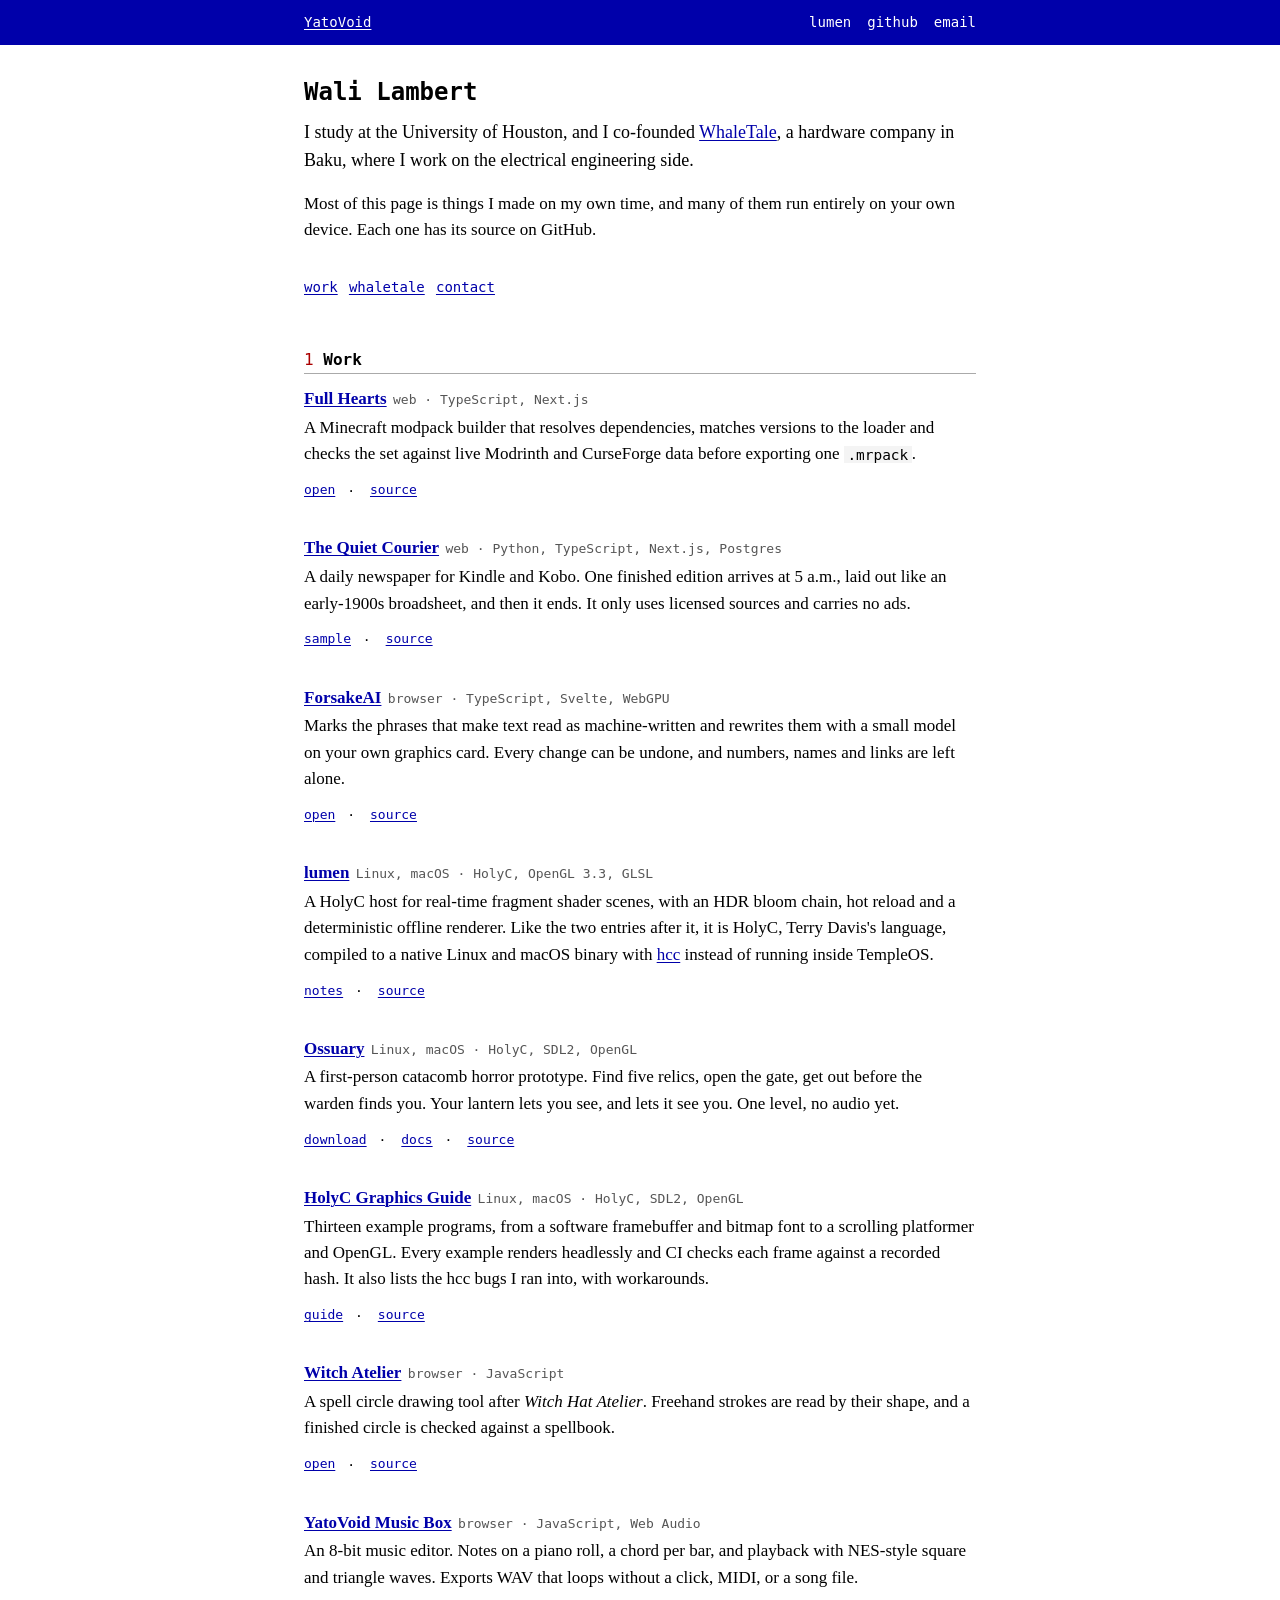
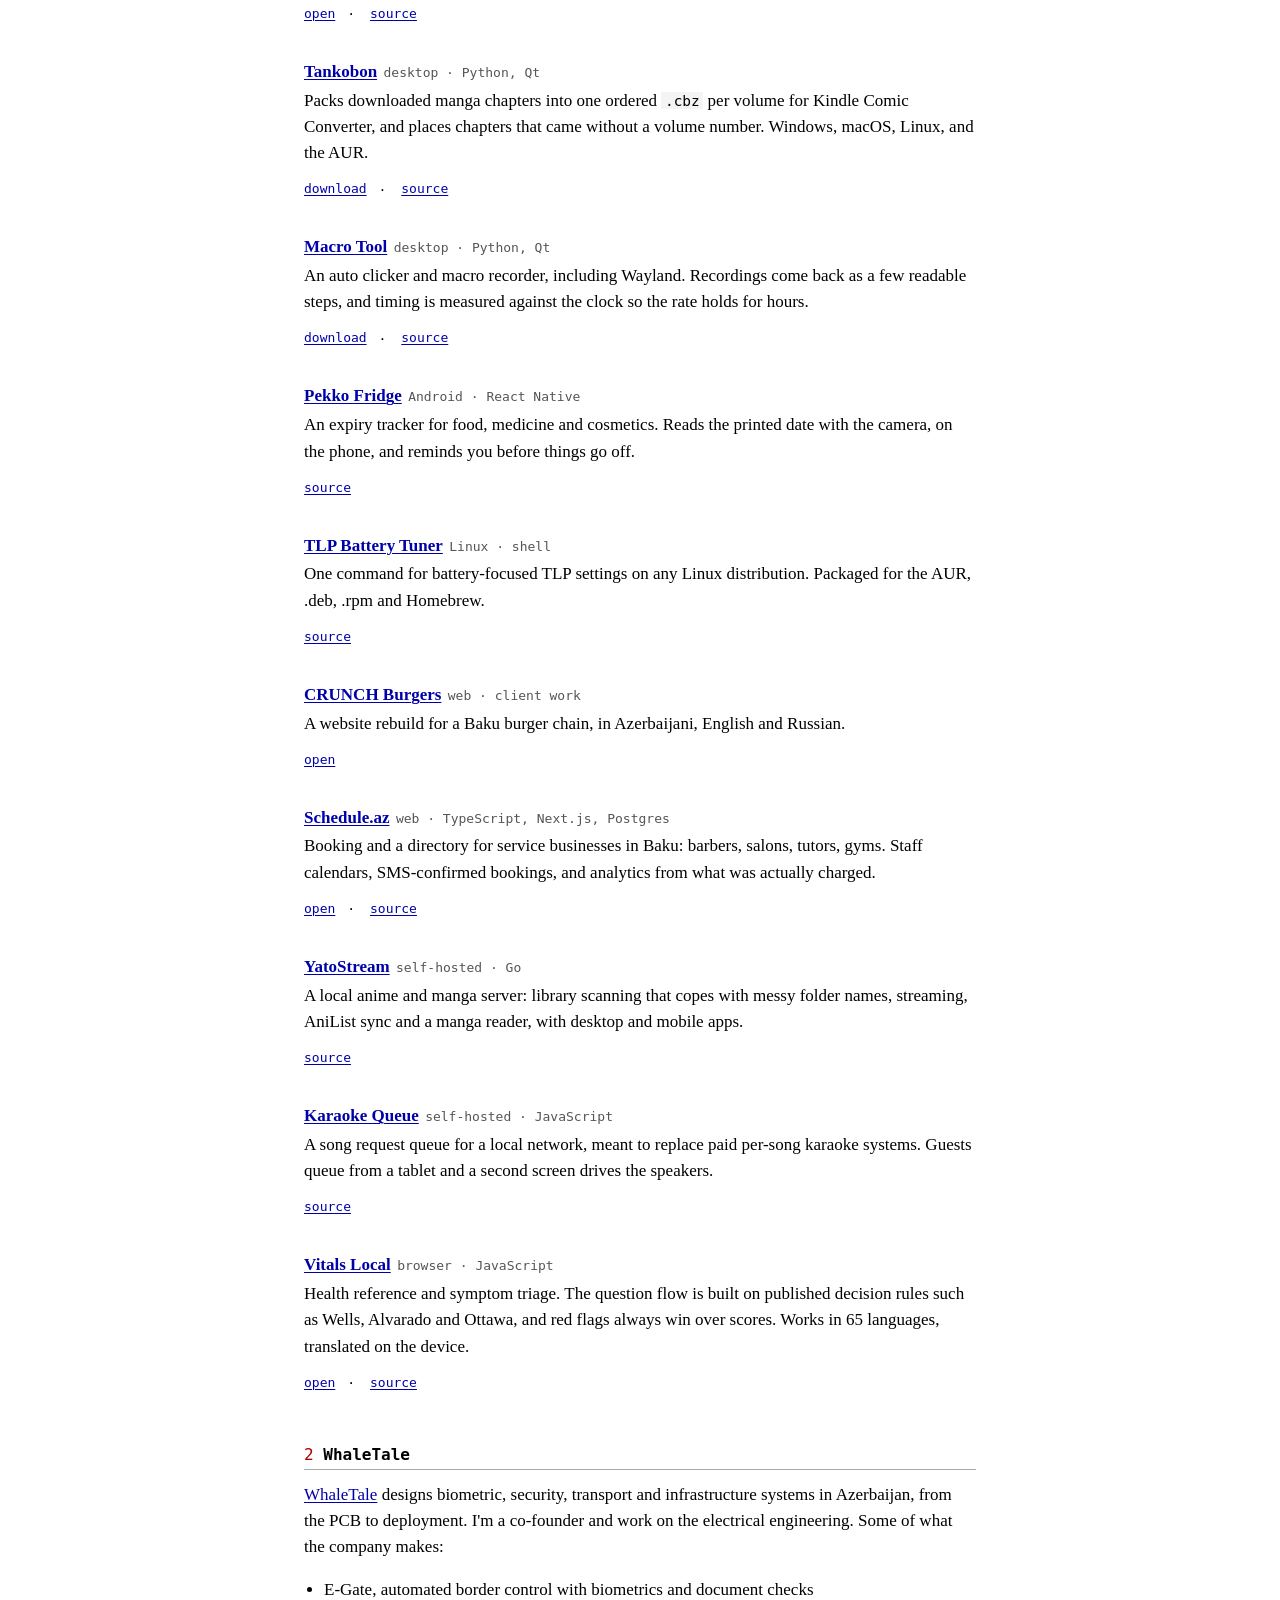
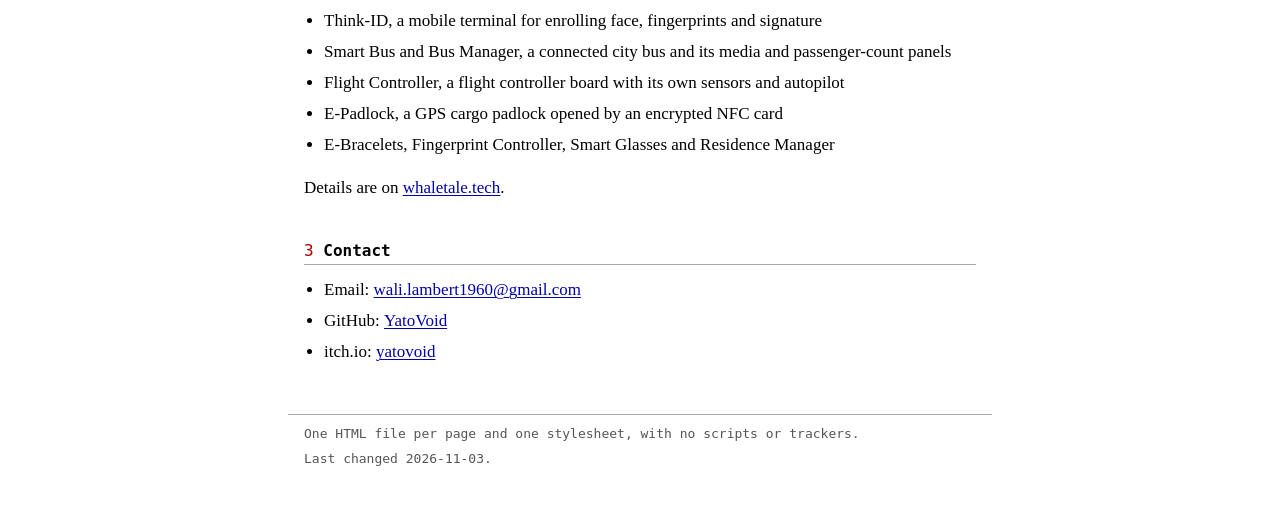
==== index.html @ c3982517 "Rank projects in one list, larger tap targets, link states, matching 404 Projects now follow one ord" ====
<!DOCTYPE html>
<html lang="en">
<head>
<meta charset="utf-8">
<meta name="viewport" content="width=device-width, initial-scale=1">
<title>Wali Lambert</title>
<meta name="description" content="Projects by Wali Lambert: browser tools, desktop apps, HolyC graphics, and hardware work at WhaleTale.">
<link rel="stylesheet" href="style.css">
</head>
<body>
<a class="skip" href="#main">Skip to content</a>
<header class="bar">
  <div class="bar-inner">
    <a href="./" aria-current="page">YatoVoid</a>
    <nav aria-label="Site">
      <ul>
        <li><a href="lumen/">lumen</a></li>
        <li><a href="https://github.com/YatoVoid">github</a></li>
        <li><a href="mailto:wali.lambert1960@gmail.com">email</a></li>
      </ul>
    </nav>
  </div>
</header>

<main id="main">
<h1>Wali Lambert</h1>

<p class="lede">I study at the University of Houston, and I co-founded
<a href="https://whaletale.tech">WhaleTale</a>, a hardware company in Baku, where I work
on the electrical engineering side.</p>

<p>Most of this page is things I made on my own time, and many of them run entirely on
your own device. Each one has its source on GitHub.</p>

<ul class="toc" aria-label="Sections">
  <li><a href="#work">work</a></li>
  <li><a href="#whaletale">whaletale</a></li>
  <li><a href="#contact">contact</a></li>
</ul>

<h2 id="work"><span class="n">1</span> Work</h2>
<ul class="work">
  <li>
    <a class="name" href="https://fullhearts.app">Full Hearts</a><span class="meta">web · TypeScript, Next.js</span>
    <p>A Minecraft modpack builder that resolves dependencies, matches versions to the loader
    and checks the set against live Modrinth and CurseForge data before exporting one
    <code>.mrpack</code>.
    <span class="links"><a href="https://fullhearts.app">open</a> · <a href="https://github.com/YatoVoid/FullHearts">source</a></span></p>
  </li>
  <li>
    <a class="name" href="https://quietcourier.com">The Quiet Courier</a><span class="meta">web · Python, TypeScript, Next.js, Postgres</span>
    <p>A daily newspaper for Kindle and Kobo. One finished edition arrives at 5 a.m., laid out
    like an early-1900s broadsheet, and then it ends. It only uses licensed sources and
    carries no ads.
    <span class="links"><a href="https://quietcourier.com/sample">sample</a> · <a href="https://github.com/YatoVoid/quiet-courier">source</a></span></p>
  </li>
  <li>
    <a class="name" href="https://yatovoid.github.io/forsakeai/">ForsakeAI</a><span class="meta">browser · TypeScript, Svelte, WebGPU</span>
    <p>Marks the phrases that make text read as machine-written and rewrites them with a small
    model on your own graphics card. Every change can be undone, and numbers, names and links
    are left alone.
    <span class="links"><a href="https://yatovoid.github.io/forsakeai/">open</a> · <a href="https://github.com/YatoVoid/forsakeai">source</a></span></p>
  </li>
  <li>
    <a class="name" href="lumen/">lumen</a><span class="meta">Linux, macOS · HolyC, OpenGL 3.3, GLSL</span>
    <p>A HolyC host for real-time fragment shader scenes, with an HDR bloom chain, hot reload
    and a deterministic offline renderer. Like the two entries after it, it is HolyC, Terry
    Davis's language, compiled to a native Linux and macOS binary with
    <a href="https://github.com/Jamesbarford/holyc-lang">hcc</a> instead of running inside
    TempleOS.
    <span class="links"><a href="lumen/">notes</a> · <a href="https://github.com/YatoVoid/holyc-opengl-shaders">source</a></span></p>
  </li>
  <li>
    <a class="name" href="https://yatovoid.itch.io/ossuary-holyc">Ossuary</a><span class="meta">Linux, macOS · HolyC, SDL2, OpenGL</span>
    <p>A first-person catacomb horror prototype. Find five relics, open the gate, get out
    before the warden finds you. Your lantern lets you see, and lets it see you. One level,
    no audio yet.
    <span class="links"><a href="https://yatovoid.itch.io/ossuary-holyc">download</a> · <a href="https://yatovoid.github.io/ossuary/">docs</a> · <a href="https://github.com/YatoVoid/ossuary">source</a></span></p>
  </li>
  <li>
    <a class="name" href="https://yatovoid.github.io/holyc-graphics-guide/">HolyC Graphics Guide</a><span class="meta">Linux, macOS · HolyC, SDL2, OpenGL</span>
    <p>Thirteen example programs, from a software framebuffer and bitmap font to a scrolling
    platformer and OpenGL. Every example renders headlessly and CI checks each frame against
    a recorded hash. It also lists the hcc bugs I ran into, with workarounds.
    <span class="links"><a href="https://yatovoid.github.io/holyc-graphics-guide/">guide</a> · <a href="https://github.com/YatoVoid/holyc-graphics-guide">source</a></span></p>
  </li>
  <li>
    <a class="name" href="https://yatovoid.github.io/witch-atelier/">Witch Atelier</a><span class="meta">browser · JavaScript</span>
    <p>A spell circle drawing tool after <i>Witch Hat Atelier</i>. Freehand strokes are read by
    their shape, and a finished circle is checked against a spellbook.
    <span class="links"><a href="https://yatovoid.github.io/witch-atelier/">open</a> · <a href="https://github.com/YatoVoid/witch-atelier">source</a></span></p>
  </li>
  <li>
    <a class="name" href="https://yatovoid.github.io/yatovoid-music-box/">YatoVoid Music Box</a><span class="meta">browser · JavaScript, Web Audio</span>
    <p>An 8-bit music editor. Notes on a piano roll, a chord per bar, and playback with
    NES-style square and triangle waves. Exports WAV that loops without a click, MIDI, or a
    song file.
    <span class="links"><a href="https://yatovoid.github.io/yatovoid-music-box/">open</a> · <a href="https://github.com/YatoVoid/yatovoid-music-box">source</a></span></p>
  </li>
  <li>
    <a class="name" href="https://github.com/YatoVoid/manga-to-ereader">Tankobon</a><span class="meta">desktop · Python, Qt</span>
    <p>Packs downloaded manga chapters into one ordered <code>.cbz</code> per volume for Kindle
    Comic Converter, and places chapters that came without a volume number. Windows, macOS,
    Linux, and the AUR.
    <span class="links"><a href="https://github.com/YatoVoid/manga-to-ereader/releases/latest">download</a> · <a href="https://github.com/YatoVoid/manga-to-ereader">source</a></span></p>
  </li>
  <li>
    <a class="name" href="https://github.com/YatoVoid/Macro-Tool">Macro Tool</a><span class="meta">desktop · Python, Qt</span>
    <p>An auto clicker and macro recorder, including Wayland. Recordings come back as a few
    readable steps, and timing is measured against the clock so the rate holds for hours.
    <span class="links"><a href="https://github.com/YatoVoid/Macro-Tool/releases/latest">download</a> · <a href="https://github.com/YatoVoid/Macro-Tool">source</a></span></p>
  </li>
  <li>
    <a class="name" href="https://github.com/YatoVoid/Pekko-Fridge">Pekko Fridge</a><span class="meta">Android · React Native</span>
    <p>An expiry tracker for food, medicine and cosmetics. Reads the printed date with the
    camera, on the phone, and reminds you before things go off.
    <span class="links"><a href="https://github.com/YatoVoid/Pekko-Fridge">source</a></span></p>
  </li>
  <li>
    <a class="name" href="https://github.com/YatoVoid/tlp-battery-tuner">TLP Battery Tuner</a><span class="meta">Linux · shell</span>
    <p>One command for battery-focused TLP settings on any Linux distribution. Packaged for the
    AUR, .deb, .rpm and Homebrew.
    <span class="links"><a href="https://github.com/YatoVoid/tlp-battery-tuner">source</a></span></p>
  </li>
  <li>
    <a class="name" href="https://yatovoid.github.io/crunch-burgers/">CRUNCH Burgers</a><span class="meta">web · client work</span>
    <p>A website rebuild for a Baku burger chain, in Azerbaijani, English and Russian.
    <span class="links"><a href="https://yatovoid.github.io/crunch-burgers/">open</a></span></p>
  </li>
  <li>
    <a class="name" href="https://schedule.az">Schedule.az</a><span class="meta">web · TypeScript, Next.js, Postgres</span>
    <p>Booking and a directory for service businesses in Baku: barbers, salons, tutors, gyms.
    Staff calendars, SMS-confirmed bookings, and analytics from what was actually charged.
    <span class="links"><a href="https://schedule.az">open</a> · <a href="https://github.com/YatoVoid/schedule.az">source</a></span></p>
  </li>
  <li>
    <a class="name" href="https://github.com/YatoVoid/YatoStream">YatoStream</a><span class="meta">self-hosted · Go</span>
    <p>A local anime and manga server: library scanning that copes with messy folder names,
    streaming, AniList sync and a manga reader, with desktop and mobile apps.
    <span class="links"><a href="https://github.com/YatoVoid/YatoStream">source</a></span></p>
  </li>
  <li>
    <a class="name" href="https://github.com/YatoVoid/karaoke-queue">Karaoke Queue</a><span class="meta">self-hosted · JavaScript</span>
    <p>A song request queue for a local network, meant to replace paid per-song karaoke
    systems. Guests queue from a tablet and a second screen drives the speakers.
    <span class="links"><a href="https://github.com/YatoVoid/karaoke-queue">source</a></span></p>
  </li>
  <li>
    <a class="name" href="https://yatovoid.github.io/vitals-local/">Vitals Local</a><span class="meta">browser · JavaScript</span>
    <p>Health reference and symptom triage. The question flow is built on published decision
    rules such as Wells, Alvarado and Ottawa, and red flags always win over scores. Works in
    65 languages, translated on the device.
    <span class="links"><a href="https://yatovoid.github.io/vitals-local/">open</a> · <a href="https://github.com/YatoVoid/vitals-local">source</a></span></p>
  </li>
</ul>

<h2 id="whaletale"><span class="n">2</span> WhaleTale</h2>
<p><a href="https://whaletale.tech">WhaleTale</a> designs biometric, security, transport and
infrastructure systems in Azerbaijan, from the PCB to deployment. I'm a co-founder and work
on the electrical engineering. Some of what the company makes:</p>
<ul class="plain">
  <li>E-Gate, automated border control with biometrics and document checks</li>
  <li>Think-ID, a mobile terminal for enrolling face, fingerprints and signature</li>
  <li>Smart Bus and Bus Manager, a connected city bus and its media and passenger-count panels</li>
  <li>Flight Controller, a flight controller board with its own sensors and autopilot</li>
  <li>E-Padlock, a GPS cargo padlock opened by an encrypted NFC card</li>
  <li>E-Bracelets, Fingerprint Controller, Smart Glasses and Residence Manager</li>
</ul>
<p>Details are on <a href="https://whaletale.tech">whaletale.tech</a>.</p>

<h2 id="contact"><span class="n">3</span> Contact</h2>
<ul class="plain">
  <li>Email: <a href="mailto:wali.lambert1960@gmail.com">wali.lambert1960@gmail.com</a></li>
  <li>GitHub: <a href="https://github.com/YatoVoid">YatoVoid</a></li>
  <li>itch.io: <a href="https://yatovoid.itch.io/">yatovoid</a></li>
</ul>
</main>

<footer>
  <p>One HTML file per page and one stylesheet, with no scripts or trackers.</p>
  <p>Last changed 2026-11-03.</p>
</footer>
</body>
</html>
---- style.css ----
:root {
  --paper: #ffffff;
  --ink: #000000;
  --dim: #555555;
  --rule: #aaaaaa;
  --bar: #0000aa;
  --bar-ink: #ffffff;
  --link: #0000aa;
  --visited: #aa00aa;
  --mark: #aa0000;
  --code-bg: #f4f4f4;
  --serif: "Iowan Old Style", "Palatino Linotype", Palatino, "Book Antiqua", Georgia, serif;
  --mono: ui-monospace, "SF Mono", Menlo, Consolas, "DejaVu Sans Mono", "Liberation Mono", monospace;
}

@media (prefers-color-scheme: dark) {
  :root {
    --paper: #000000;
    --ink: #aaaaaa;
    --dim: #888888;
    --rule: #555555;
    --bar: #0000aa;
    --bar-ink: #ffffff;
    --link: #55ffff;
    --visited: #ff55ff;
    --mark: #ff5555;
    --code-bg: #111111;
  }
}

* { box-sizing: border-box; }

html { -webkit-text-size-adjust: 100%; }

body {
  margin: 0;
  background: var(--paper);
  color: var(--ink);
  font: 1.0625rem/1.55 var(--serif);
}

a { color: var(--link); text-underline-offset: 2px; text-decoration-thickness: 1px; }
a:visited { color: var(--visited); }
a:hover { text-decoration-thickness: 3px; }
a:active { color: var(--mark); }
a:focus-visible {
  outline: 2px solid var(--mark);
  outline-offset: 2px;
  text-decoration: none;
}

.skip {
  position: absolute;
  left: -9999px;
}
.skip:focus {
  left: 0.5rem;
  top: 0.5rem;
  padding: 0.75rem 0.75rem;
  background: var(--paper);
  z-index: 1;
}

.bar {
  background: var(--bar);
  color: var(--bar-ink);
  font: 0.875rem/1.4 var(--mono);
}
.bar-inner {
  max-width: 44rem;
  margin: 0 auto;
  padding: 0 1rem;
  display: flex;
  flex-wrap: wrap;
  gap: 0.25rem 1.25rem;
  justify-content: space-between;
}
.bar a, .bar a:visited { color: var(--bar-ink); text-decoration: none; }
.bar a { display: inline-block; padding: 0.8rem 0.25rem; margin: 0 -0.25rem; }
.bar a:hover { text-decoration: underline; text-decoration-thickness: 2px; }
.bar a:active { background: rgba(255, 255, 255, 0.2); }
.bar a:focus-visible { outline-color: var(--bar-ink); }
.bar nav ul {
  list-style: none;
  margin: 0;
  padding: 0;
  display: flex;
  flex-wrap: wrap;
  gap: 0 1rem;
}
.bar [aria-current="page"] { text-decoration: underline; }

main, footer {
  max-width: 44rem;
  margin: 0 auto;
  padding: 0 1rem;
}

h1, h2, h3 {
  font-family: var(--mono);
  font-weight: 700;
  line-height: 1.25;
  color: var(--ink);
}
@media (prefers-color-scheme: dark) {
  h1, h2, h3 { color: #ffffff; }
}
h1 { font-size: 1.5rem; margin: 2rem 0 0.75rem; }
h2 {
  font-size: 1rem;
  margin: 2.5rem 0 0.75rem;
  padding-bottom: 0.2rem;
  border-bottom: 1px solid var(--rule);
}
h2 .n { color: var(--mark); font-weight: 400; }
h3 { font-size: 0.95rem; margin: 1.75rem 0 0.5rem; }

p { margin: 0 0 1rem; }

.lede { font-size: 1.125rem; }

.toc {
  font: 0.875rem/1.6 var(--mono);
  margin: 1.25rem 0 0;
  padding: 0;
  list-style: none;
  display: flex;
  flex-wrap: wrap;
  gap: 0 0.4rem;
}
.toc a { display: inline-block; padding: 0.75rem 0.3rem; margin-left: -0.3rem; }

.work {
  list-style: none;
  margin: 0;
  padding: 0;
}
.work > li { margin: 0 0 1.4rem; }
.work .name { font-weight: 700; display: inline-block; padding: 0.6rem 0; margin: -0.6rem 0; }
.meta {
  font: 0.8125rem/1.4 var(--mono);
  color: var(--dim);
}
.work .meta { margin-left: 0.4rem; }
.work p { margin: 0.15rem 0 0; }
.links {
  display: block;
  font: 0.8125rem/1.4 var(--mono);
  margin-left: -0.45rem;
}
.links a, .meta a {
  display: inline-block;
  padding: 0.85rem 0.45rem;
  min-width: 2.75rem;
  text-align: center;
}
.links a { margin-right: -0.2rem; }

.plain {
  margin: 0 0 1rem;
  padding-left: 1.25rem;
}
.plain li { margin: 0 0 0.3rem; }
.plain li > a { display: inline-block; padding: 0.7rem 0; margin: -0.7rem 0; }

code, pre, kbd {
  font-family: var(--mono);
  font-size: 0.85em;
}
code { background: var(--code-bg); padding: 0.05em 0.25em; }
pre {
  background: var(--code-bg);
  border-left: 3px solid var(--bar);
  padding: 0.75rem 1rem;
  overflow-x: auto;
  line-height: 1.45;
  margin: 0 0 1rem;
}
pre code { background: none; padding: 0; font-size: 1em; }

table {
  border-collapse: collapse;
  margin: 0 0 1rem;
  font-size: 0.95rem;
  width: 100%;
}
th, td {
  text-align: left;
  vertical-align: top;
  padding: 0.3rem 0.75rem 0.3rem 0;
  border-bottom: 1px solid var(--rule);
}
th { font: 700 0.8125rem/1.4 var(--mono); }
td:first-child { white-space: nowrap; }

figure { margin: 0 0 1.5rem; }
figure video {
  display: block;
  width: 100%;
  height: auto;
  aspect-ratio: 16 / 9;
  background: #000;
}
figcaption {
  font: 0.8125rem/1.45 var(--mono);
  color: var(--dim);
  margin-top: 0.35rem;
}

.pair {
  display: grid;
  grid-template-columns: 1fr 1fr;
  gap: 1rem;
}
@media (max-width: 34rem) {
  .pair { grid-template-columns: 1fr; }
}

ol.steps { padding-left: 1.5rem; margin: 0 0 1rem; }
ol.steps li { margin: 0 0 0.5rem; }

footer {
  margin-top: 3rem;
  padding-top: 0.6rem;
  padding-bottom: 2rem;
  border-top: 1px solid var(--rule);
  font: 0.8125rem/1.5 var(--mono);
  color: var(--dim);
}
footer p { margin: 0 0 0.3rem; }

@media (max-width: 30rem) {
  body { font-size: 1rem; }
  .work .meta { display: block; margin-left: 0; }
}

.crumb { margin: 1.25rem 0 0; }
.crumb + h1 { margin-top: 0.75rem; }
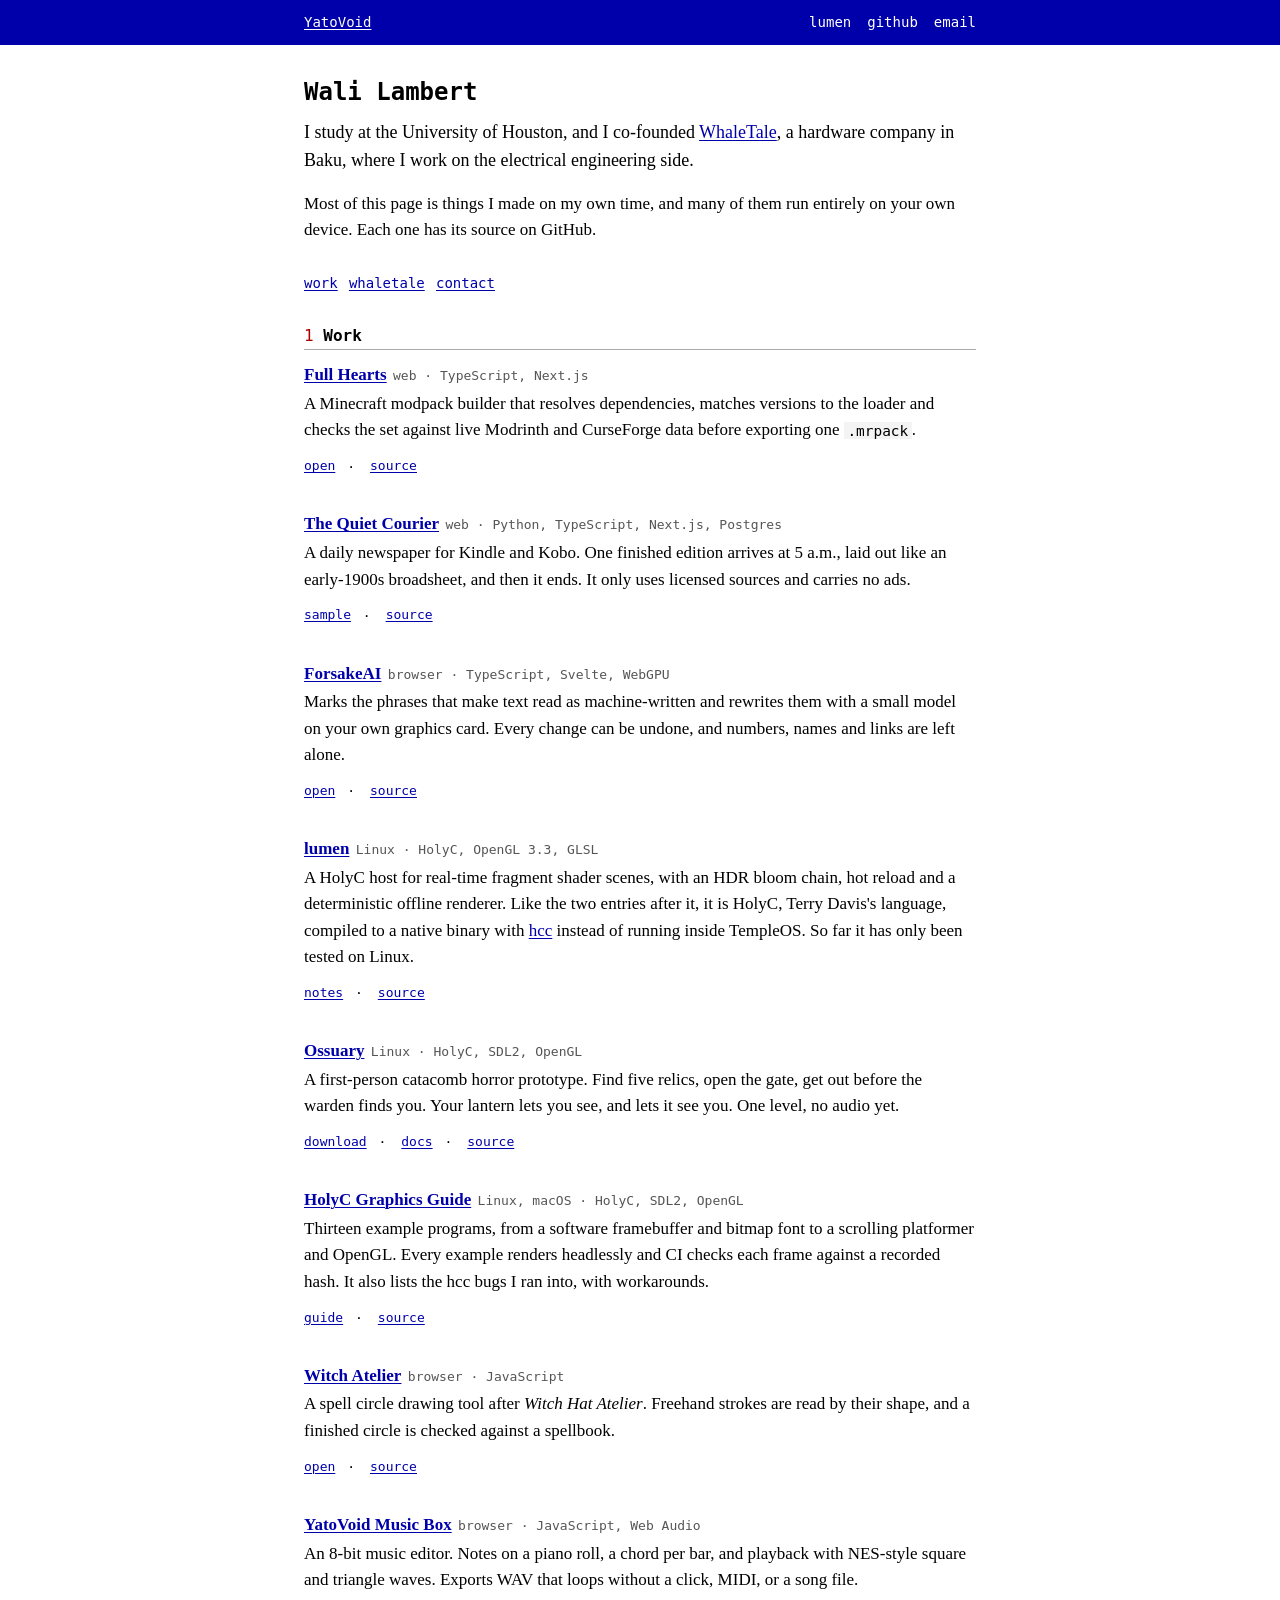
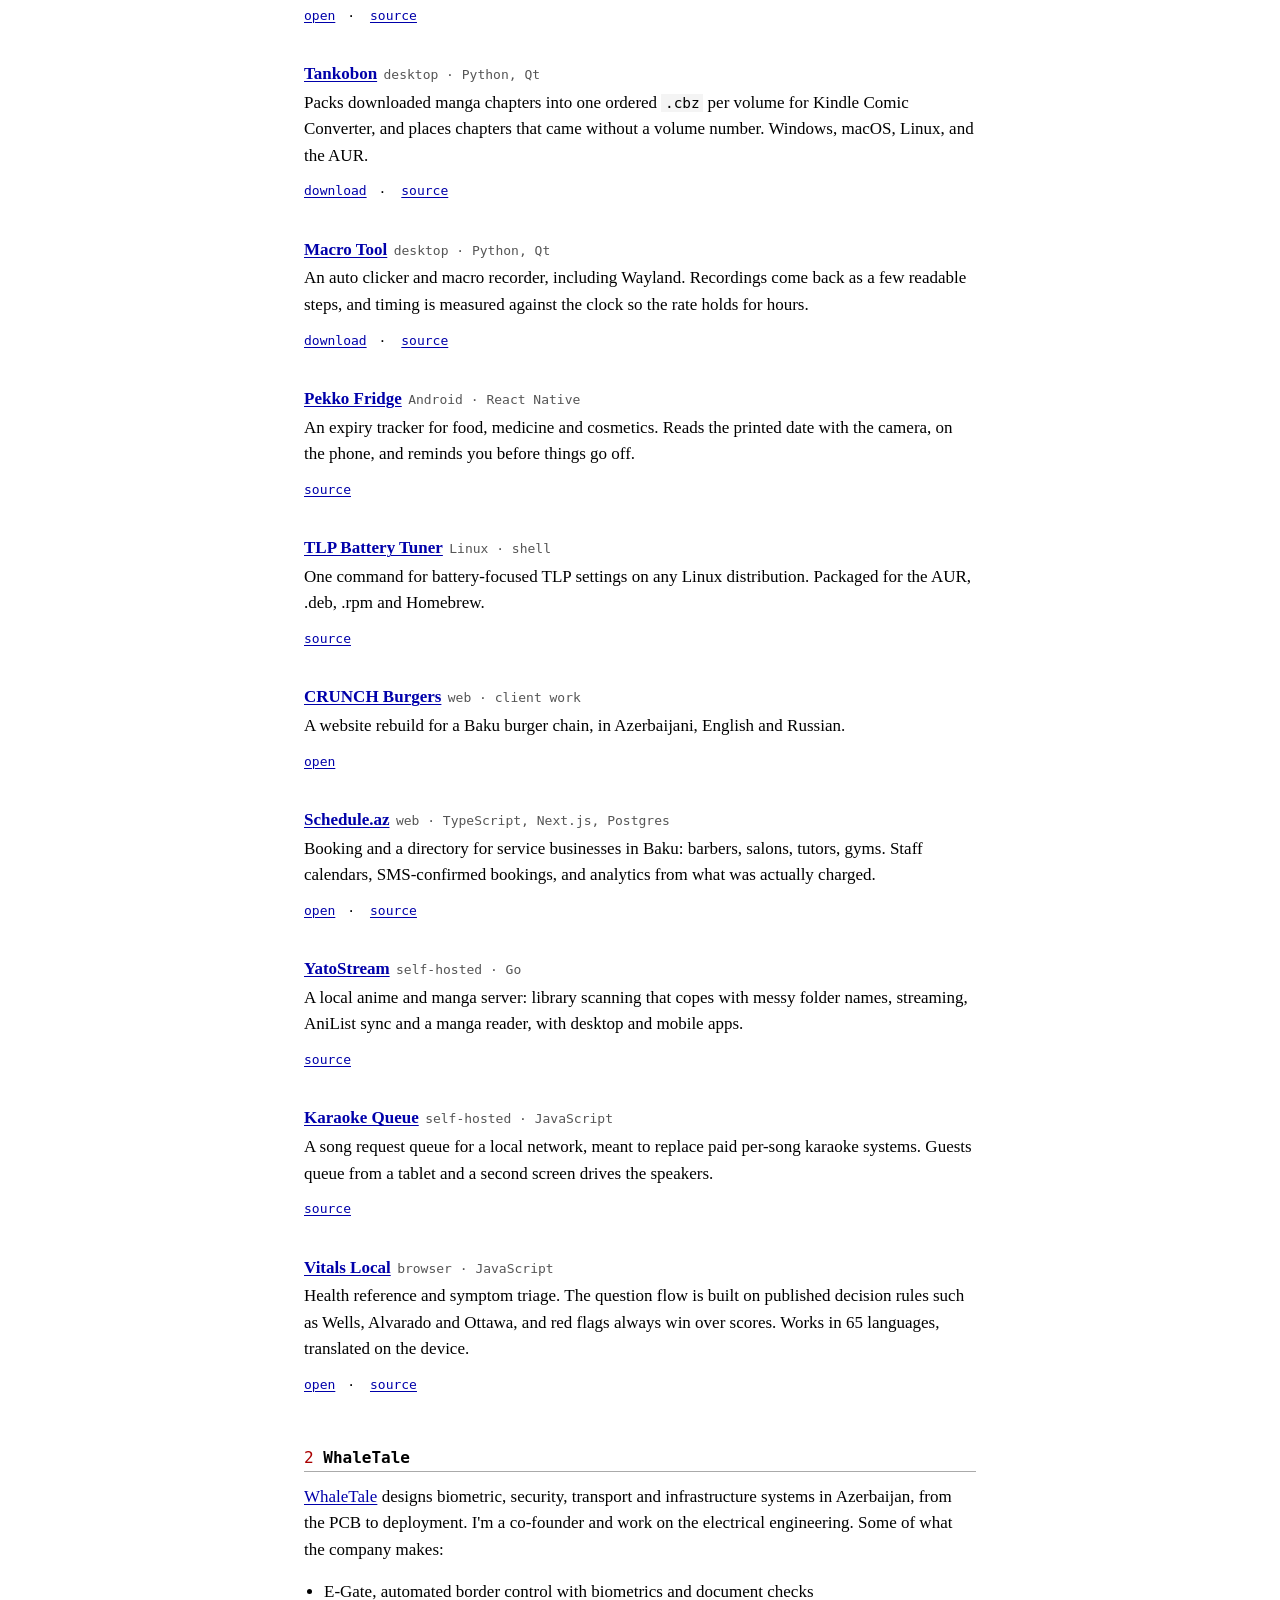
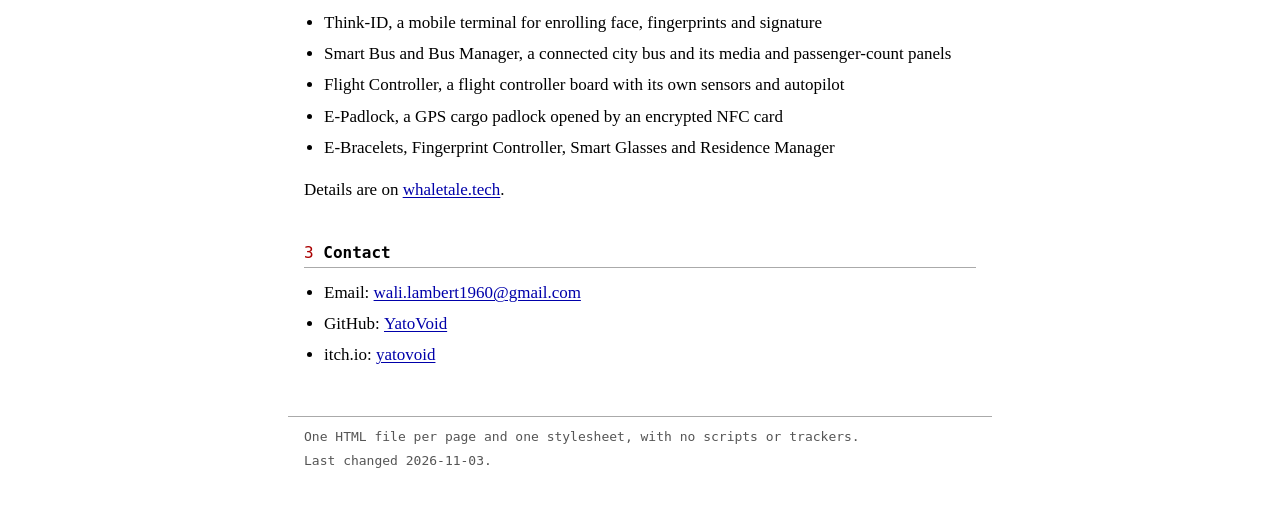
==== commit 189995d8: "Label lumen and Ossuary as Linux, tidy lumen's source link and section links lumen is only tested on" ====
--- a/index.html
+++ b/index.html
@@ -62,16 +62,16 @@
     <span class="links"><a href="https://yatovoid.github.io/forsakeai/">open</a> · <a href="https://github.com/YatoVoid/forsakeai">source</a></span></p>
   </li>
   <li>
-    <a class="name" href="lumen/">lumen</a><span class="meta">Linux, macOS · HolyC, OpenGL 3.3, GLSL</span>
+    <a class="name" href="lumen/">lumen</a><span class="meta">Linux · HolyC, OpenGL 3.3, GLSL</span>
     <p>A HolyC host for real-time fragment shader scenes, with an HDR bloom chain, hot reload
     and a deterministic offline renderer. Like the two entries after it, it is HolyC, Terry
-    Davis's language, compiled to a native Linux and macOS binary with
+    Davis's language, compiled to a native binary with
     <a href="https://github.com/Jamesbarford/holyc-lang">hcc</a> instead of running inside
-    TempleOS.
+    TempleOS. So far it has only been tested on Linux.
     <span class="links"><a href="lumen/">notes</a> · <a href="https://github.com/YatoVoid/holyc-opengl-shaders">source</a></span></p>
   </li>
   <li>
-    <a class="name" href="https://yatovoid.itch.io/ossuary-holyc">Ossuary</a><span class="meta">Linux, macOS · HolyC, SDL2, OpenGL</span>
+    <a class="name" href="https://yatovoid.itch.io/ossuary-holyc">Ossuary</a><span class="meta">Linux · HolyC, SDL2, OpenGL</span>
     <p>A first-person catacomb horror prototype. Find five relics, open the gate, get out
     before the warden finds you. Your lantern lets you see, and lets it see you. One level,
     no audio yet.
--- a/style.css
+++ b/style.css
@@ -121,7 +121,7 @@
 
 .toc {
   font: 0.875rem/1.6 var(--mono);
-  margin: 1.25rem 0 0;
+  margin: 0.5rem 0 0;
   padding: 0;
   list-style: none;
   display: flex;
@@ -129,6 +129,7 @@
   gap: 0 0.4rem;
 }
 .toc a { display: inline-block; padding: 0.75rem 0.3rem; margin-left: -0.3rem; }
+.toc + h2 { margin-top: 1.25rem; }
 
 .work {
   list-style: none;
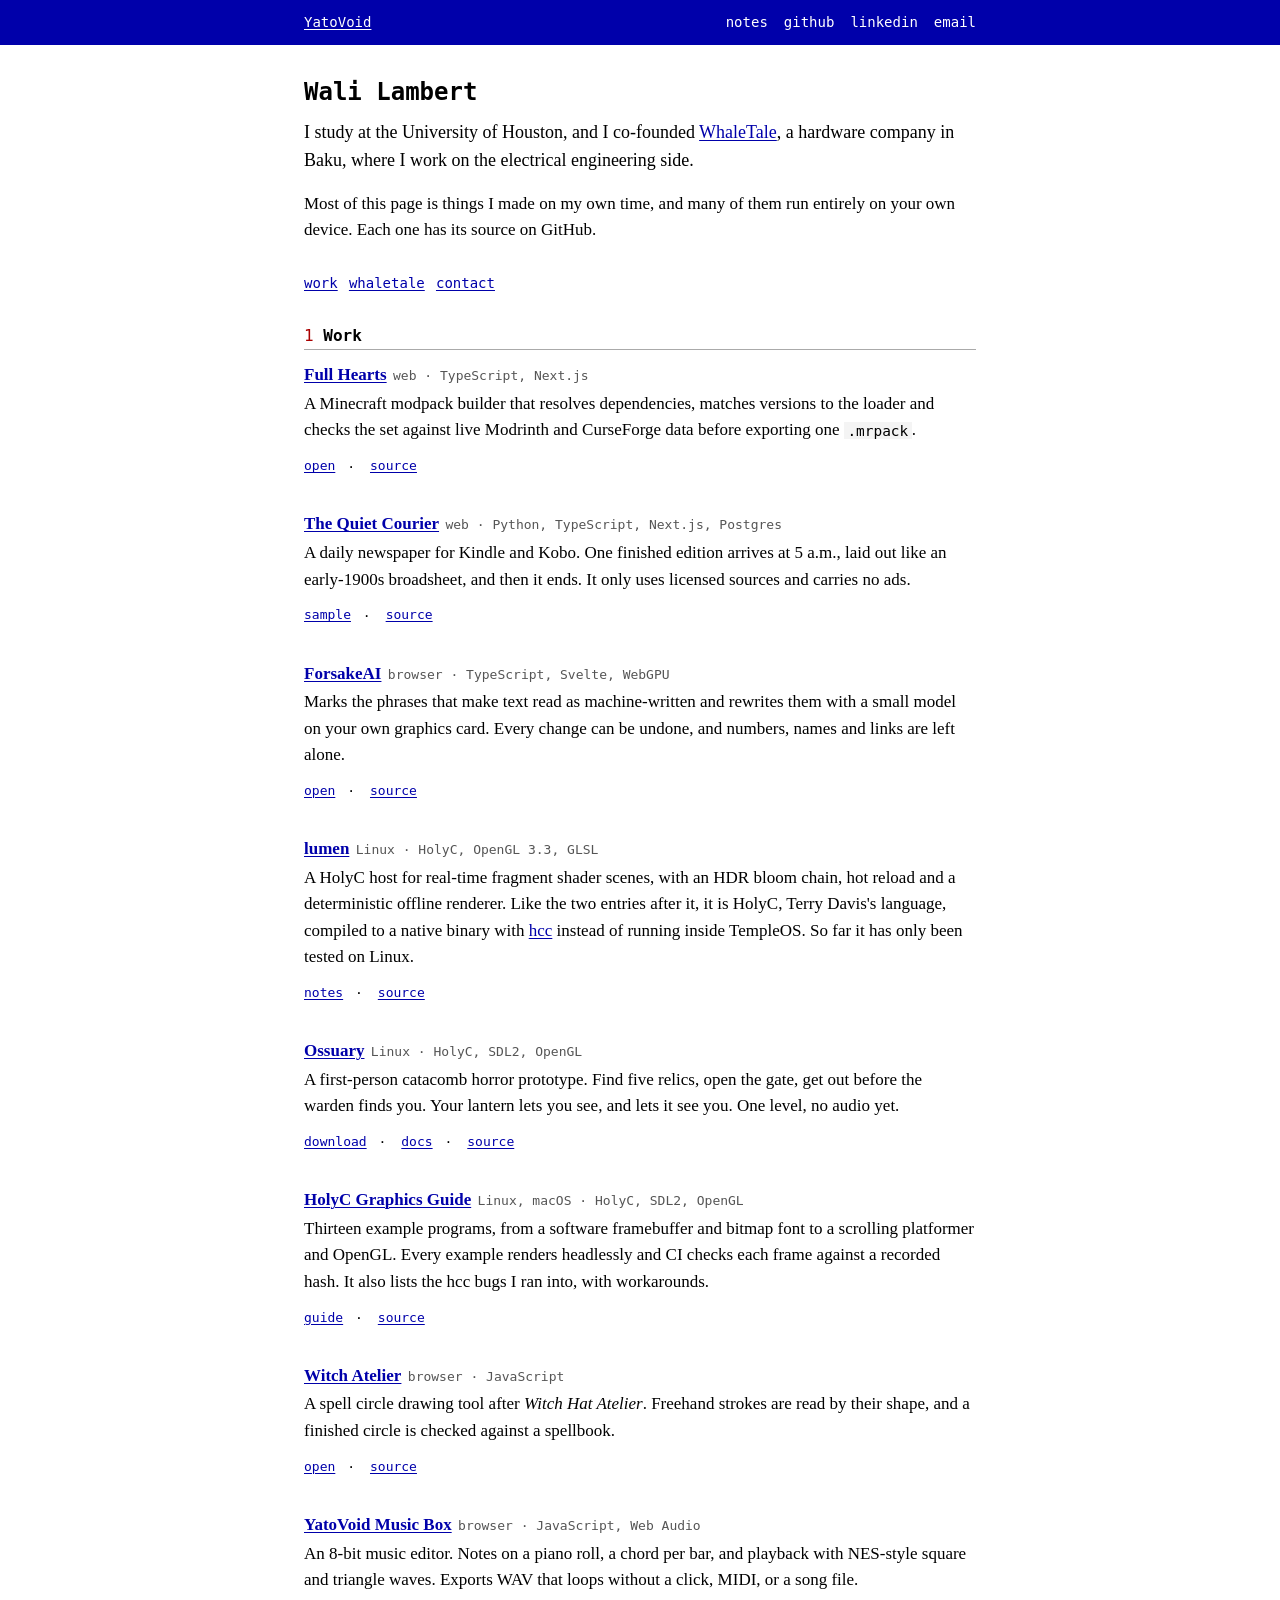
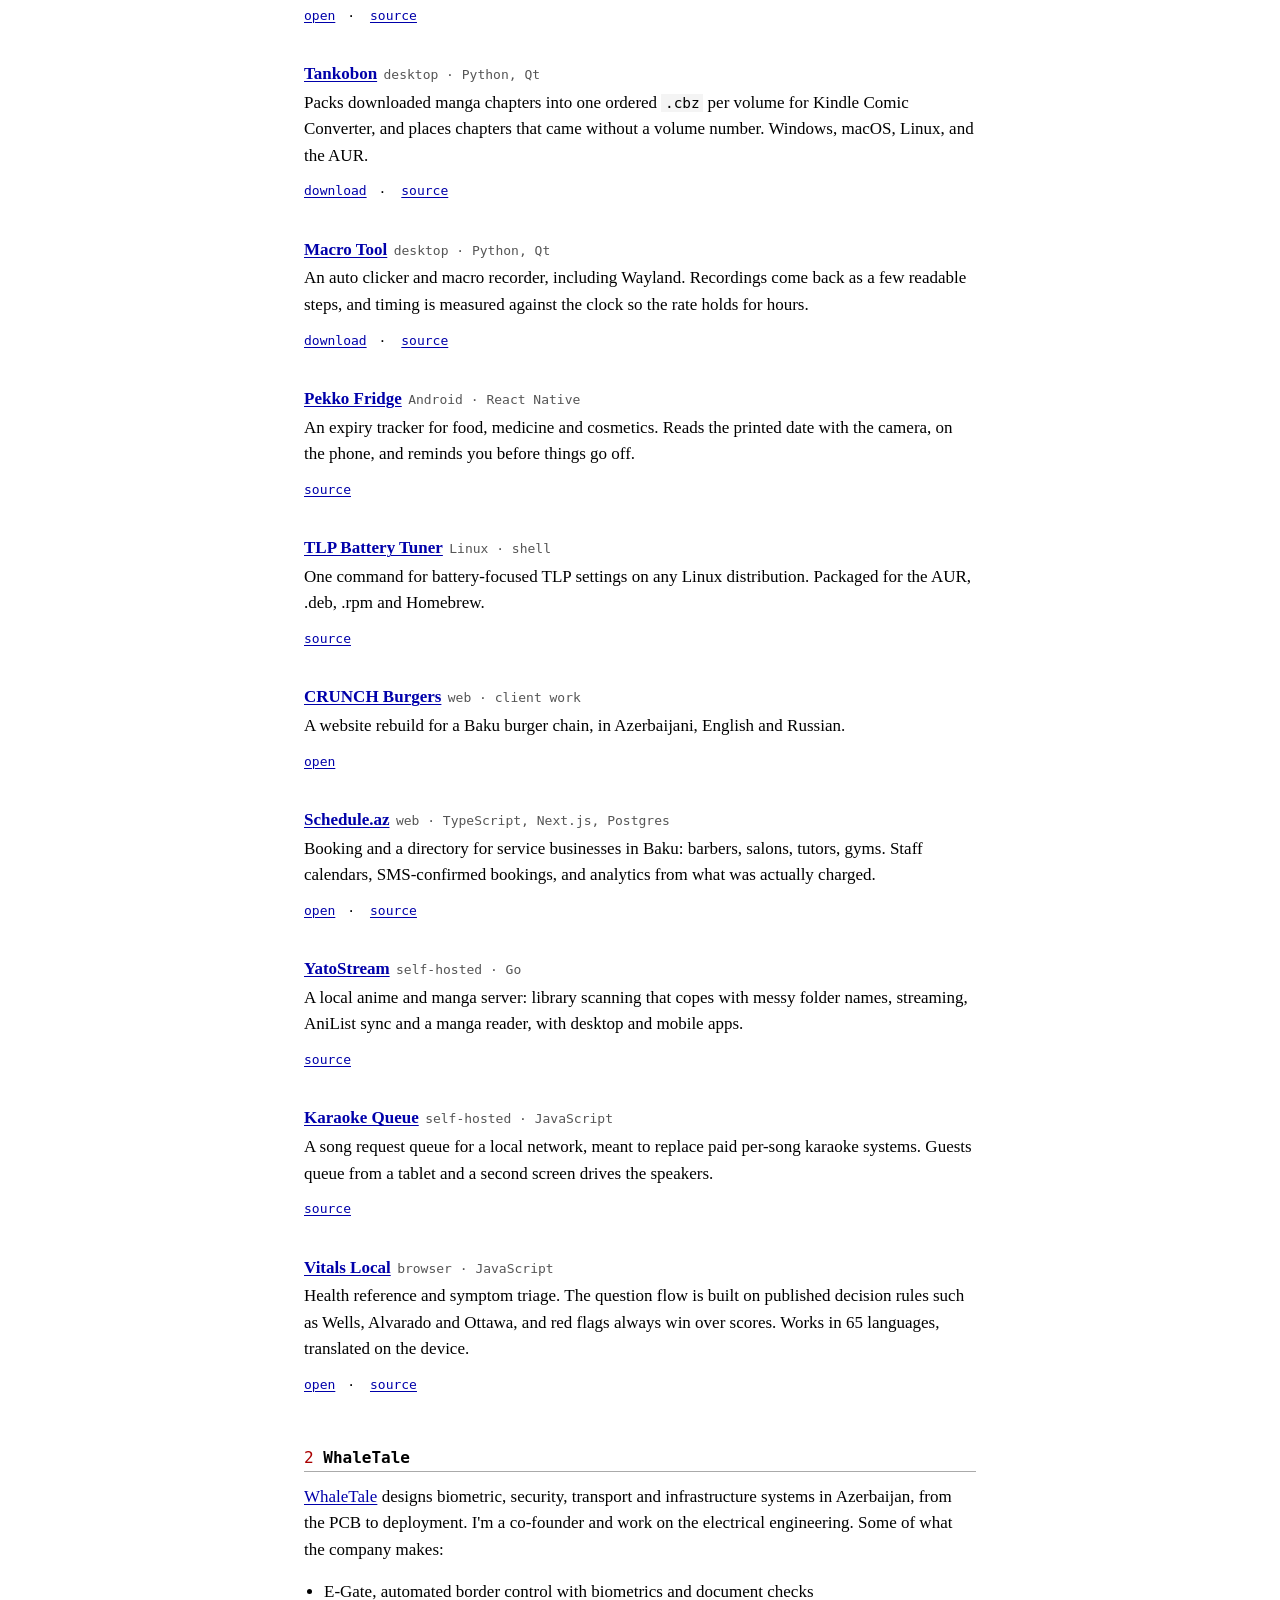
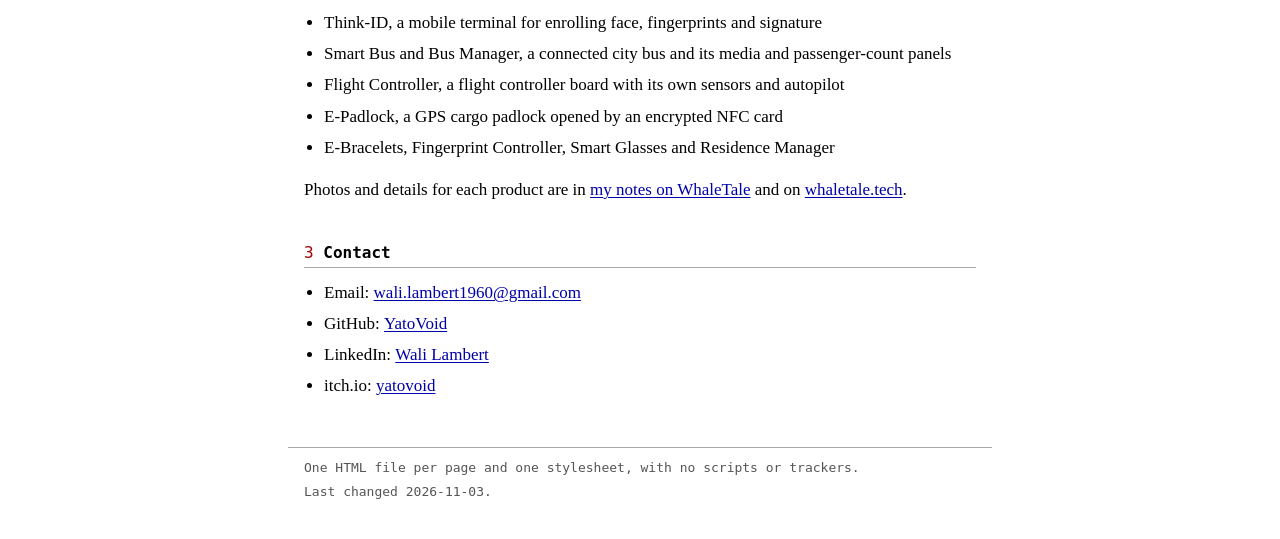
==== commit 4e43daaf: "Add notes list and WhaleTale page, keep the top bar fixed The top bar now holds notes, github, linke" ====
--- a/index.html
+++ b/index.html
@@ -14,8 +14,9 @@
     <a href="./" aria-current="page">YatoVoid</a>
     <nav aria-label="Site">
       <ul>
-        <li><a href="lumen/">lumen</a></li>
+        <li><a href="notes/">notes</a></li>
         <li><a href="https://github.com/YatoVoid">github</a></li>
+        <li><a href="https://www.linkedin.com/in/wali-lambert-003621381/">linkedin</a></li>
         <li><a href="mailto:wali.lambert1960@gmail.com">email</a></li>
       </ul>
     </nav>
@@ -166,12 +167,13 @@
   <li>E-Padlock, a GPS cargo padlock opened by an encrypted NFC card</li>
   <li>E-Bracelets, Fingerprint Controller, Smart Glasses and Residence Manager</li>
 </ul>
-<p>Details are on <a href="https://whaletale.tech">whaletale.tech</a>.</p>
+<p>Photos and details for each product are in <a href="whaletale/">my notes on WhaleTale</a> and on <a href="https://whaletale.tech">whaletale.tech</a>.</p>
 
 <h2 id="contact"><span class="n">3</span> Contact</h2>
 <ul class="plain">
   <li>Email: <a href="mailto:wali.lambert1960@gmail.com">wali.lambert1960@gmail.com</a></li>
   <li>GitHub: <a href="https://github.com/YatoVoid">YatoVoid</a></li>
+  <li>LinkedIn: <a href="https://www.linkedin.com/in/wali-lambert-003621381/">Wali Lambert</a></li>
   <li>itch.io: <a href="https://yatovoid.itch.io/">yatovoid</a></li>
 </ul>
 </main>
--- a/style.css
+++ b/style.css
@@ -195,12 +195,23 @@
 td:first-child { white-space: nowrap; }
 
 figure { margin: 0 0 1.5rem; }
+figure img {
+  display: block;
+  max-width: 100%;
+  height: auto;
+}
 figure video {
   display: block;
   width: 100%;
   height: auto;
   aspect-ratio: 16 / 9;
   background: #000;
+}
+figure.tall video {
+  width: auto;
+  max-width: 100%;
+  height: min(70vh, 34rem);
+  aspect-ratio: 9 / 16;
 }
 figcaption {
   font: 0.8125rem/1.45 var(--mono);
@@ -236,4 +247,18 @@
 }
 
 .crumb { margin: 1.25rem 0 0; }
+.with-mark { display: flex; align-items: center; gap: 0.5rem; }
+.mark { flex: none; }
+@media (prefers-color-scheme: dark) {
+  .mark polygon { stroke: #aaaaaa; stroke-width: 6; stroke-linejoin: round; }
+}
+
+.notes { list-style: none; margin: 0 0 1rem; padding: 0; }
+.notes li { display: grid; grid-template-columns: 5.5rem 1fr; gap: 0 1rem; padding: 0.6rem 0; border-bottom: 1px solid var(--rule); }
+.notes .date { font: 0.8125rem/1.6 var(--mono); color: var(--dim); }
+.notes a { font-weight: 700; display: inline-block; padding: 0.6rem 0; margin: -0.6rem 0; }
+.notes p { margin: 0.1rem 0 0; }
+@media (max-width: 30rem) {
+  .notes li { grid-template-columns: 1fr; }
+}
 .crumb + h1 { margin-top: 0.75rem; }
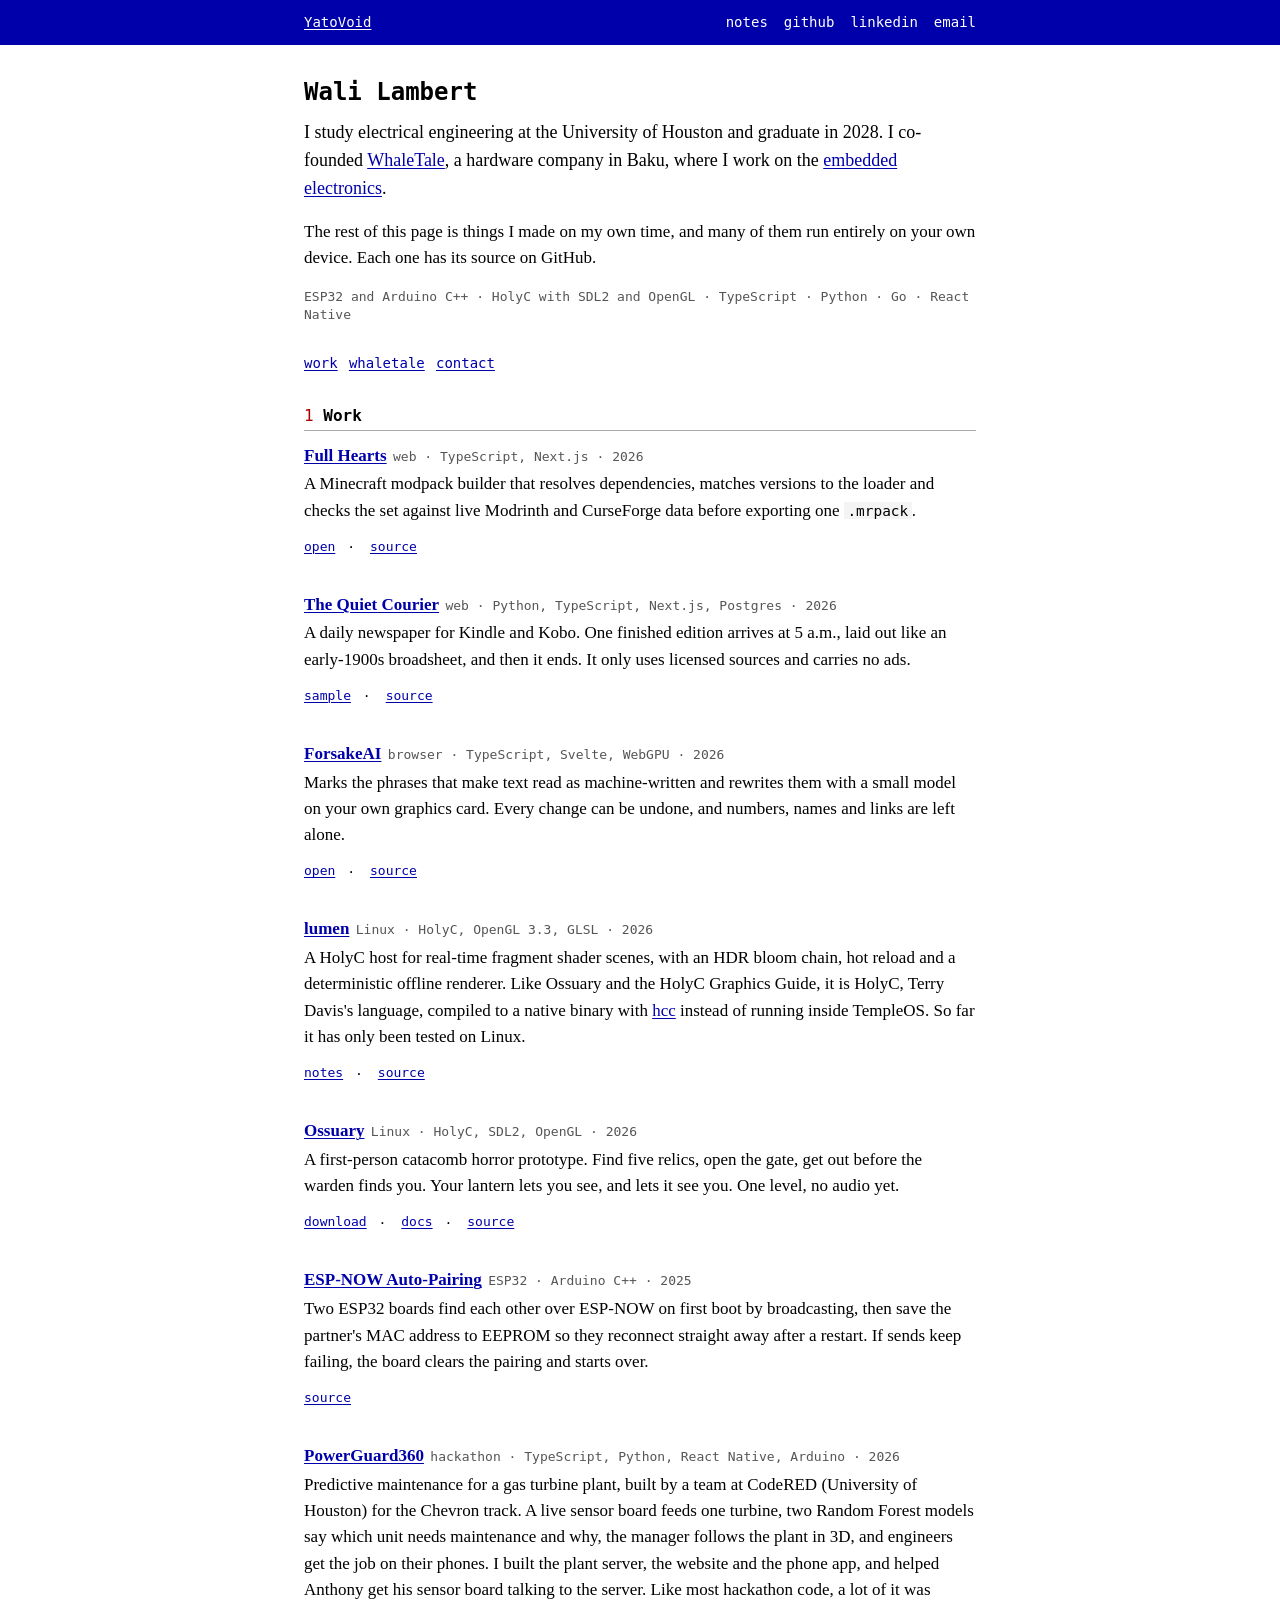
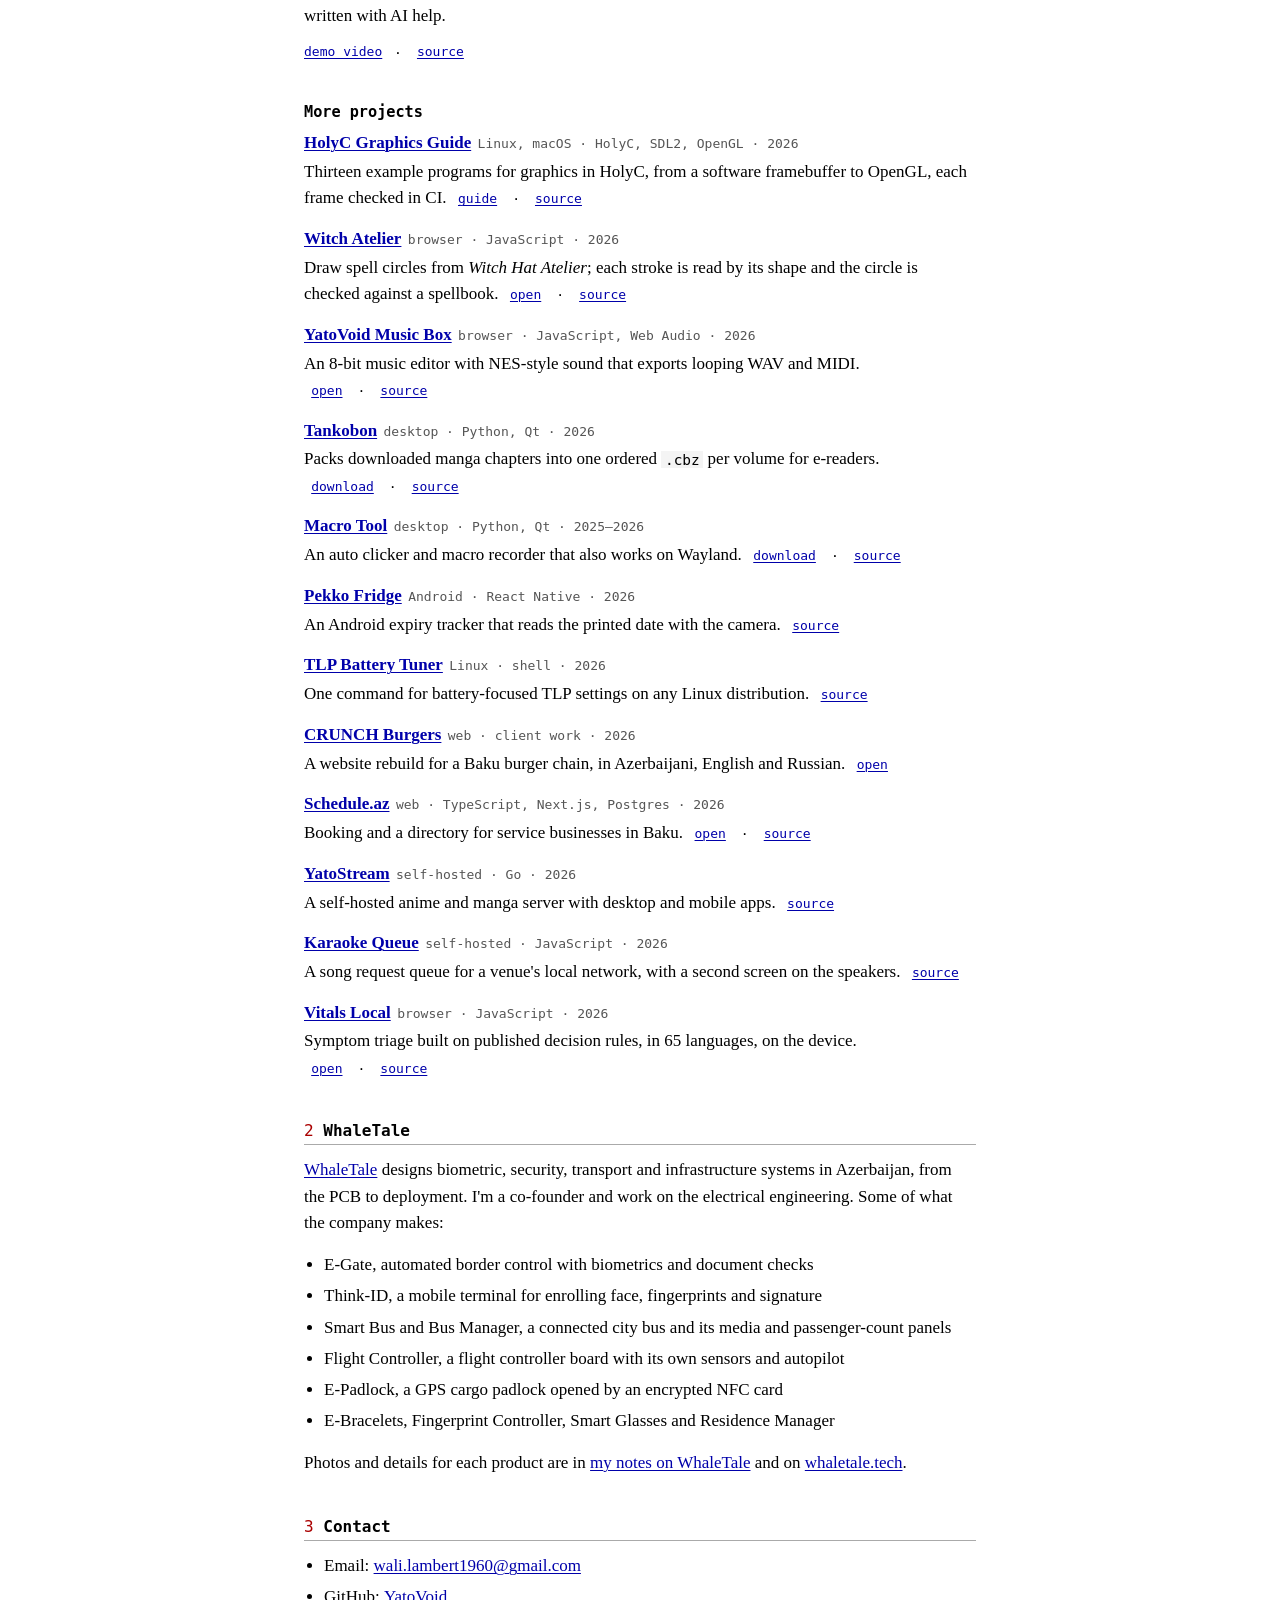
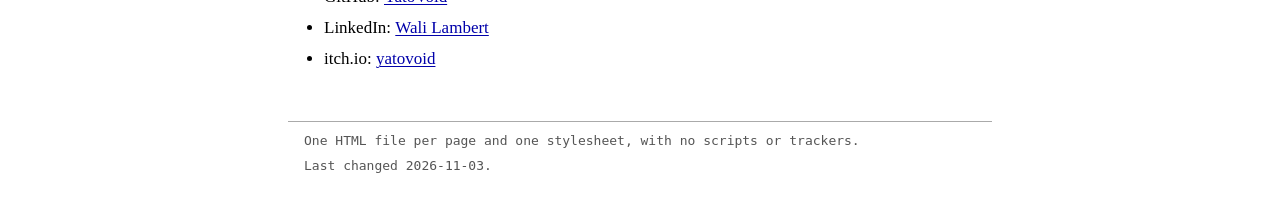
==== commit 6cb8bdee: "Add ESP-NOW and PowerGuard360, degree line, skills, years, shorter list The top seven projects keep " ====
--- a/index.html
+++ b/index.html
@@ -26,12 +26,15 @@
 <main id="main">
 <h1>Wali Lambert</h1>
 
-<p class="lede">I study at the University of Houston, and I co-founded
-<a href="https://whaletale.tech">WhaleTale</a>, a hardware company in Baku, where I work
-on the electrical engineering side.</p>
+<p class="lede">I study electrical engineering at the University of Houston and graduate in
+2028. I co-founded <a href="https://whaletale.tech">WhaleTale</a>, a hardware company in Baku,
+where I work on the <a href="embedded/">embedded electronics</a>.</p>
 
-<p>Most of this page is things I made on my own time, and many of them run entirely on
+<p>The rest of this page is things I made on my own time, and many of them run entirely on
 your own device. Each one has its source on GitHub.</p>
+
+<p class="meta">ESP32 and Arduino C++ · HolyC with SDL2 and OpenGL · TypeScript · Python · Go ·
+React Native</p>
 
 <ul class="toc" aria-label="Sections">
   <li><a href="#work">work</a></li>
@@ -42,116 +45,110 @@
 <h2 id="work"><span class="n">1</span> Work</h2>
 <ul class="work">
   <li>
-    <a class="name" href="https://fullhearts.app">Full Hearts</a><span class="meta">web · TypeScript, Next.js</span>
+    <a class="name" href="https://fullhearts.app">Full Hearts</a><span class="meta">web · TypeScript, Next.js · 2026</span>
     <p>A Minecraft modpack builder that resolves dependencies, matches versions to the loader
     and checks the set against live Modrinth and CurseForge data before exporting one
     <code>.mrpack</code>.
     <span class="links"><a href="https://fullhearts.app">open</a> · <a href="https://github.com/YatoVoid/FullHearts">source</a></span></p>
   </li>
   <li>
-    <a class="name" href="https://quietcourier.com">The Quiet Courier</a><span class="meta">web · Python, TypeScript, Next.js, Postgres</span>
+    <a class="name" href="https://quietcourier.com">The Quiet Courier</a><span class="meta">web · Python, TypeScript, Next.js, Postgres · 2026</span>
     <p>A daily newspaper for Kindle and Kobo. One finished edition arrives at 5 a.m., laid out
     like an early-1900s broadsheet, and then it ends. It only uses licensed sources and
     carries no ads.
     <span class="links"><a href="https://quietcourier.com/sample">sample</a> · <a href="https://github.com/YatoVoid/quiet-courier">source</a></span></p>
   </li>
   <li>
-    <a class="name" href="https://yatovoid.github.io/forsakeai/">ForsakeAI</a><span class="meta">browser · TypeScript, Svelte, WebGPU</span>
+    <a class="name" href="https://yatovoid.github.io/forsakeai/">ForsakeAI</a><span class="meta">browser · TypeScript, Svelte, WebGPU · 2026</span>
     <p>Marks the phrases that make text read as machine-written and rewrites them with a small
     model on your own graphics card. Every change can be undone, and numbers, names and links
     are left alone.
     <span class="links"><a href="https://yatovoid.github.io/forsakeai/">open</a> · <a href="https://github.com/YatoVoid/forsakeai">source</a></span></p>
   </li>
   <li>
-    <a class="name" href="lumen/">lumen</a><span class="meta">Linux · HolyC, OpenGL 3.3, GLSL</span>
+    <a class="name" href="lumen/">lumen</a><span class="meta">Linux · HolyC, OpenGL 3.3, GLSL · 2026</span>
     <p>A HolyC host for real-time fragment shader scenes, with an HDR bloom chain, hot reload
-    and a deterministic offline renderer. Like the two entries after it, it is HolyC, Terry
-    Davis's language, compiled to a native binary with
+    and a deterministic offline renderer. Like Ossuary and the HolyC Graphics Guide, it is
+    HolyC, Terry Davis's language, compiled to a native binary with
     <a href="https://github.com/Jamesbarford/holyc-lang">hcc</a> instead of running inside
     TempleOS. So far it has only been tested on Linux.
     <span class="links"><a href="lumen/">notes</a> · <a href="https://github.com/YatoVoid/holyc-opengl-shaders">source</a></span></p>
   </li>
   <li>
-    <a class="name" href="https://yatovoid.itch.io/ossuary-holyc">Ossuary</a><span class="meta">Linux · HolyC, SDL2, OpenGL</span>
+    <a class="name" href="https://yatovoid.itch.io/ossuary-holyc">Ossuary</a><span class="meta">Linux · HolyC, SDL2, OpenGL · 2026</span>
     <p>A first-person catacomb horror prototype. Find five relics, open the gate, get out
     before the warden finds you. Your lantern lets you see, and lets it see you. One level,
     no audio yet.
     <span class="links"><a href="https://yatovoid.itch.io/ossuary-holyc">download</a> · <a href="https://yatovoid.github.io/ossuary/">docs</a> · <a href="https://github.com/YatoVoid/ossuary">source</a></span></p>
   </li>
   <li>
-    <a class="name" href="https://yatovoid.github.io/holyc-graphics-guide/">HolyC Graphics Guide</a><span class="meta">Linux, macOS · HolyC, SDL2, OpenGL</span>
-    <p>Thirteen example programs, from a software framebuffer and bitmap font to a scrolling
-    platformer and OpenGL. Every example renders headlessly and CI checks each frame against
-    a recorded hash. It also lists the hcc bugs I ran into, with workarounds.
-    <span class="links"><a href="https://yatovoid.github.io/holyc-graphics-guide/">guide</a> · <a href="https://github.com/YatoVoid/holyc-graphics-guide">source</a></span></p>
+    <a class="name" href="https://github.com/YatoVoid/ESP-NOW-Auto-Pairing">ESP-NOW Auto-Pairing</a><span class="meta">ESP32 · Arduino C++ · 2025</span>
+    <p>Two ESP32 boards find each other over ESP-NOW on first boot by broadcasting, then save
+    the partner's MAC address to EEPROM so they reconnect straight away after a restart. If
+    sends keep failing, the board clears the pairing and starts over.
+    <span class="links"><a href="https://github.com/YatoVoid/ESP-NOW-Auto-Pairing">source</a></span></p>
   </li>
   <li>
-    <a class="name" href="https://yatovoid.github.io/witch-atelier/">Witch Atelier</a><span class="meta">browser · JavaScript</span>
-    <p>A spell circle drawing tool after <i>Witch Hat Atelier</i>. Freehand strokes are read by
-    their shape, and a finished circle is checked against a spellbook.
-    <span class="links"><a href="https://yatovoid.github.io/witch-atelier/">open</a> · <a href="https://github.com/YatoVoid/witch-atelier">source</a></span></p>
+    <a class="name" href="https://github.com/YatoVoid/PowerGuard360">PowerGuard360</a><span class="meta">hackathon · TypeScript, Python, React Native, Arduino · 2026</span>
+    <p>Predictive maintenance for a gas turbine plant, built by a team at CodeRED (University
+    of Houston) for the Chevron track. A live sensor board feeds one turbine, two Random
+    Forest models say which unit needs maintenance and why, the manager follows the plant in
+    3D, and engineers get the job on their phones. I built the plant server, the website and
+    the phone app, and helped Anthony get his sensor board talking to the server. Like most
+    hackathon code, a lot of it was written with AI help.
+    <span class="links"><a href="https://github.com/YatoVoid/PowerGuard360/blob/main/docs/media/demo.mp4">demo video</a> · <a href="https://github.com/YatoVoid/PowerGuard360">source</a></span></p>
+  </li>
+</ul>
+
+<h3 id="more">More projects</h3>
+<ul class="work short">
+  <li>
+    <a class="name" href="https://yatovoid.github.io/holyc-graphics-guide/">HolyC Graphics Guide</a><span class="meta">Linux, macOS · HolyC, SDL2, OpenGL · 2026</span>
+    <p>Thirteen example programs for graphics in HolyC, from a software framebuffer to OpenGL, each frame checked in CI. <span class="links"><a href="https://yatovoid.github.io/holyc-graphics-guide/">guide</a> · <a href="https://github.com/YatoVoid/holyc-graphics-guide">source</a></span></p>
   </li>
   <li>
-    <a class="name" href="https://yatovoid.github.io/yatovoid-music-box/">YatoVoid Music Box</a><span class="meta">browser · JavaScript, Web Audio</span>
-    <p>An 8-bit music editor. Notes on a piano roll, a chord per bar, and playback with
-    NES-style square and triangle waves. Exports WAV that loops without a click, MIDI, or a
-    song file.
-    <span class="links"><a href="https://yatovoid.github.io/yatovoid-music-box/">open</a> · <a href="https://github.com/YatoVoid/yatovoid-music-box">source</a></span></p>
+    <a class="name" href="https://yatovoid.github.io/witch-atelier/">Witch Atelier</a><span class="meta">browser · JavaScript · 2026</span>
+    <p>Draw spell circles from <i>Witch Hat Atelier</i>; each stroke is read by its shape and the circle is checked against a spellbook. <span class="links"><a href="https://yatovoid.github.io/witch-atelier/">open</a> · <a href="https://github.com/YatoVoid/witch-atelier">source</a></span></p>
   </li>
   <li>
-    <a class="name" href="https://github.com/YatoVoid/manga-to-ereader">Tankobon</a><span class="meta">desktop · Python, Qt</span>
-    <p>Packs downloaded manga chapters into one ordered <code>.cbz</code> per volume for Kindle
-    Comic Converter, and places chapters that came without a volume number. Windows, macOS,
-    Linux, and the AUR.
-    <span class="links"><a href="https://github.com/YatoVoid/manga-to-ereader/releases/latest">download</a> · <a href="https://github.com/YatoVoid/manga-to-ereader">source</a></span></p>
+    <a class="name" href="https://yatovoid.github.io/yatovoid-music-box/">YatoVoid Music Box</a><span class="meta">browser · JavaScript, Web Audio · 2026</span>
+    <p>An 8-bit music editor with NES-style sound that exports looping WAV and MIDI. <span class="links"><a href="https://yatovoid.github.io/yatovoid-music-box/">open</a> · <a href="https://github.com/YatoVoid/yatovoid-music-box">source</a></span></p>
   </li>
   <li>
-    <a class="name" href="https://github.com/YatoVoid/Macro-Tool">Macro Tool</a><span class="meta">desktop · Python, Qt</span>
-    <p>An auto clicker and macro recorder, including Wayland. Recordings come back as a few
-    readable steps, and timing is measured against the clock so the rate holds for hours.
-    <span class="links"><a href="https://github.com/YatoVoid/Macro-Tool/releases/latest">download</a> · <a href="https://github.com/YatoVoid/Macro-Tool">source</a></span></p>
+    <a class="name" href="https://github.com/YatoVoid/manga-to-ereader">Tankobon</a><span class="meta">desktop · Python, Qt · 2026</span>
+    <p>Packs downloaded manga chapters into one ordered <code>.cbz</code> per volume for e-readers. <span class="links"><a href="https://github.com/YatoVoid/manga-to-ereader/releases/latest">download</a> · <a href="https://github.com/YatoVoid/manga-to-ereader">source</a></span></p>
   </li>
   <li>
-    <a class="name" href="https://github.com/YatoVoid/Pekko-Fridge">Pekko Fridge</a><span class="meta">Android · React Native</span>
-    <p>An expiry tracker for food, medicine and cosmetics. Reads the printed date with the
-    camera, on the phone, and reminds you before things go off.
-    <span class="links"><a href="https://github.com/YatoVoid/Pekko-Fridge">source</a></span></p>
+    <a class="name" href="https://github.com/YatoVoid/Macro-Tool">Macro Tool</a><span class="meta">desktop · Python, Qt · 2025–2026</span>
+    <p>An auto clicker and macro recorder that also works on Wayland. <span class="links"><a href="https://github.com/YatoVoid/Macro-Tool/releases/latest">download</a> · <a href="https://github.com/YatoVoid/Macro-Tool">source</a></span></p>
   </li>
   <li>
-    <a class="name" href="https://github.com/YatoVoid/tlp-battery-tuner">TLP Battery Tuner</a><span class="meta">Linux · shell</span>
-    <p>One command for battery-focused TLP settings on any Linux distribution. Packaged for the
-    AUR, .deb, .rpm and Homebrew.
-    <span class="links"><a href="https://github.com/YatoVoid/tlp-battery-tuner">source</a></span></p>
+    <a class="name" href="https://github.com/YatoVoid/Pekko-Fridge">Pekko Fridge</a><span class="meta">Android · React Native · 2026</span>
+    <p>An Android expiry tracker that reads the printed date with the camera. <span class="links"><a href="https://github.com/YatoVoid/Pekko-Fridge">source</a></span></p>
   </li>
   <li>
-    <a class="name" href="https://yatovoid.github.io/crunch-burgers/">CRUNCH Burgers</a><span class="meta">web · client work</span>
-    <p>A website rebuild for a Baku burger chain, in Azerbaijani, English and Russian.
-    <span class="links"><a href="https://yatovoid.github.io/crunch-burgers/">open</a></span></p>
+    <a class="name" href="https://github.com/YatoVoid/tlp-battery-tuner">TLP Battery Tuner</a><span class="meta">Linux · shell · 2026</span>
+    <p>One command for battery-focused TLP settings on any Linux distribution. <span class="links"><a href="https://github.com/YatoVoid/tlp-battery-tuner">source</a></span></p>
   </li>
   <li>
-    <a class="name" href="https://schedule.az">Schedule.az</a><span class="meta">web · TypeScript, Next.js, Postgres</span>
-    <p>Booking and a directory for service businesses in Baku: barbers, salons, tutors, gyms.
-    Staff calendars, SMS-confirmed bookings, and analytics from what was actually charged.
-    <span class="links"><a href="https://schedule.az">open</a> · <a href="https://github.com/YatoVoid/schedule.az">source</a></span></p>
+    <a class="name" href="https://yatovoid.github.io/crunch-burgers/">CRUNCH Burgers</a><span class="meta">web · client work · 2026</span>
+    <p>A website rebuild for a Baku burger chain, in Azerbaijani, English and Russian. <span class="links"><a href="https://yatovoid.github.io/crunch-burgers/">open</a></span></p>
   </li>
   <li>
-    <a class="name" href="https://github.com/YatoVoid/YatoStream">YatoStream</a><span class="meta">self-hosted · Go</span>
-    <p>A local anime and manga server: library scanning that copes with messy folder names,
-    streaming, AniList sync and a manga reader, with desktop and mobile apps.
-    <span class="links"><a href="https://github.com/YatoVoid/YatoStream">source</a></span></p>
+    <a class="name" href="https://schedule.az">Schedule.az</a><span class="meta">web · TypeScript, Next.js, Postgres · 2026</span>
+    <p>Booking and a directory for service businesses in Baku. <span class="links"><a href="https://schedule.az">open</a> · <a href="https://github.com/YatoVoid/schedule.az">source</a></span></p>
   </li>
   <li>
-    <a class="name" href="https://github.com/YatoVoid/karaoke-queue">Karaoke Queue</a><span class="meta">self-hosted · JavaScript</span>
-    <p>A song request queue for a local network, meant to replace paid per-song karaoke
-    systems. Guests queue from a tablet and a second screen drives the speakers.
-    <span class="links"><a href="https://github.com/YatoVoid/karaoke-queue">source</a></span></p>
+    <a class="name" href="https://github.com/YatoVoid/YatoStream">YatoStream</a><span class="meta">self-hosted · Go · 2026</span>
+    <p>A self-hosted anime and manga server with desktop and mobile apps. <span class="links"><a href="https://github.com/YatoVoid/YatoStream">source</a></span></p>
   </li>
   <li>
-    <a class="name" href="https://yatovoid.github.io/vitals-local/">Vitals Local</a><span class="meta">browser · JavaScript</span>
-    <p>Health reference and symptom triage. The question flow is built on published decision
-    rules such as Wells, Alvarado and Ottawa, and red flags always win over scores. Works in
-    65 languages, translated on the device.
-    <span class="links"><a href="https://yatovoid.github.io/vitals-local/">open</a> · <a href="https://github.com/YatoVoid/vitals-local">source</a></span></p>
+    <a class="name" href="https://github.com/YatoVoid/karaoke-queue">Karaoke Queue</a><span class="meta">self-hosted · JavaScript · 2026</span>
+    <p>A song request queue for a venue's local network, with a second screen on the speakers. <span class="links"><a href="https://github.com/YatoVoid/karaoke-queue">source</a></span></p>
+  </li>
+  <li>
+    <a class="name" href="https://yatovoid.github.io/vitals-local/">Vitals Local</a><span class="meta">browser · JavaScript · 2026</span>
+    <p>Symptom triage built on published decision rules, in 65 languages, on the device. <span class="links"><a href="https://yatovoid.github.io/vitals-local/">open</a> · <a href="https://github.com/YatoVoid/vitals-local">source</a></span></p>
   </li>
 </ul>
 
@@ -167,7 +164,7 @@
   <li>E-Padlock, a GPS cargo padlock opened by an encrypted NFC card</li>
   <li>E-Bracelets, Fingerprint Controller, Smart Glasses and Residence Manager</li>
 </ul>
-<p>Photos and details for each product are in <a href="whaletale/">my notes on WhaleTale</a> and on <a href="https://whaletale.tech">whaletale.tech</a>.</p>
+<p>Photos and details for each product are in <a href="embedded/">my notes on WhaleTale</a> and on <a href="https://whaletale.tech">whaletale.tech</a>.</p>
 
 <h2 id="contact"><span class="n">3</span> Contact</h2>
 <ul class="plain">
--- a/style.css
+++ b/style.css
@@ -144,6 +144,9 @@
 }
 .work .meta { margin-left: 0.4rem; }
 .work p { margin: 0.15rem 0 0; }
+.work.short > li { margin-bottom: 0.9rem; }
+.work.short .links { display: inline; margin-left: 0; white-space: nowrap; }
+.work.short .links a { padding-top: 0.85rem; padding-bottom: 0.85rem; margin: -0.85rem 0; }
 .links {
   display: block;
   font: 0.8125rem/1.4 var(--mono);
@@ -213,6 +216,8 @@
   height: min(70vh, 34rem);
   aspect-ratio: 9 / 16;
 }
+figure.shot img { max-width: min(100%, 22rem); }
+.pair figure.tall video { width: 100%; height: auto; }
 figcaption {
   font: 0.8125rem/1.45 var(--mono);
   color: var(--dim);
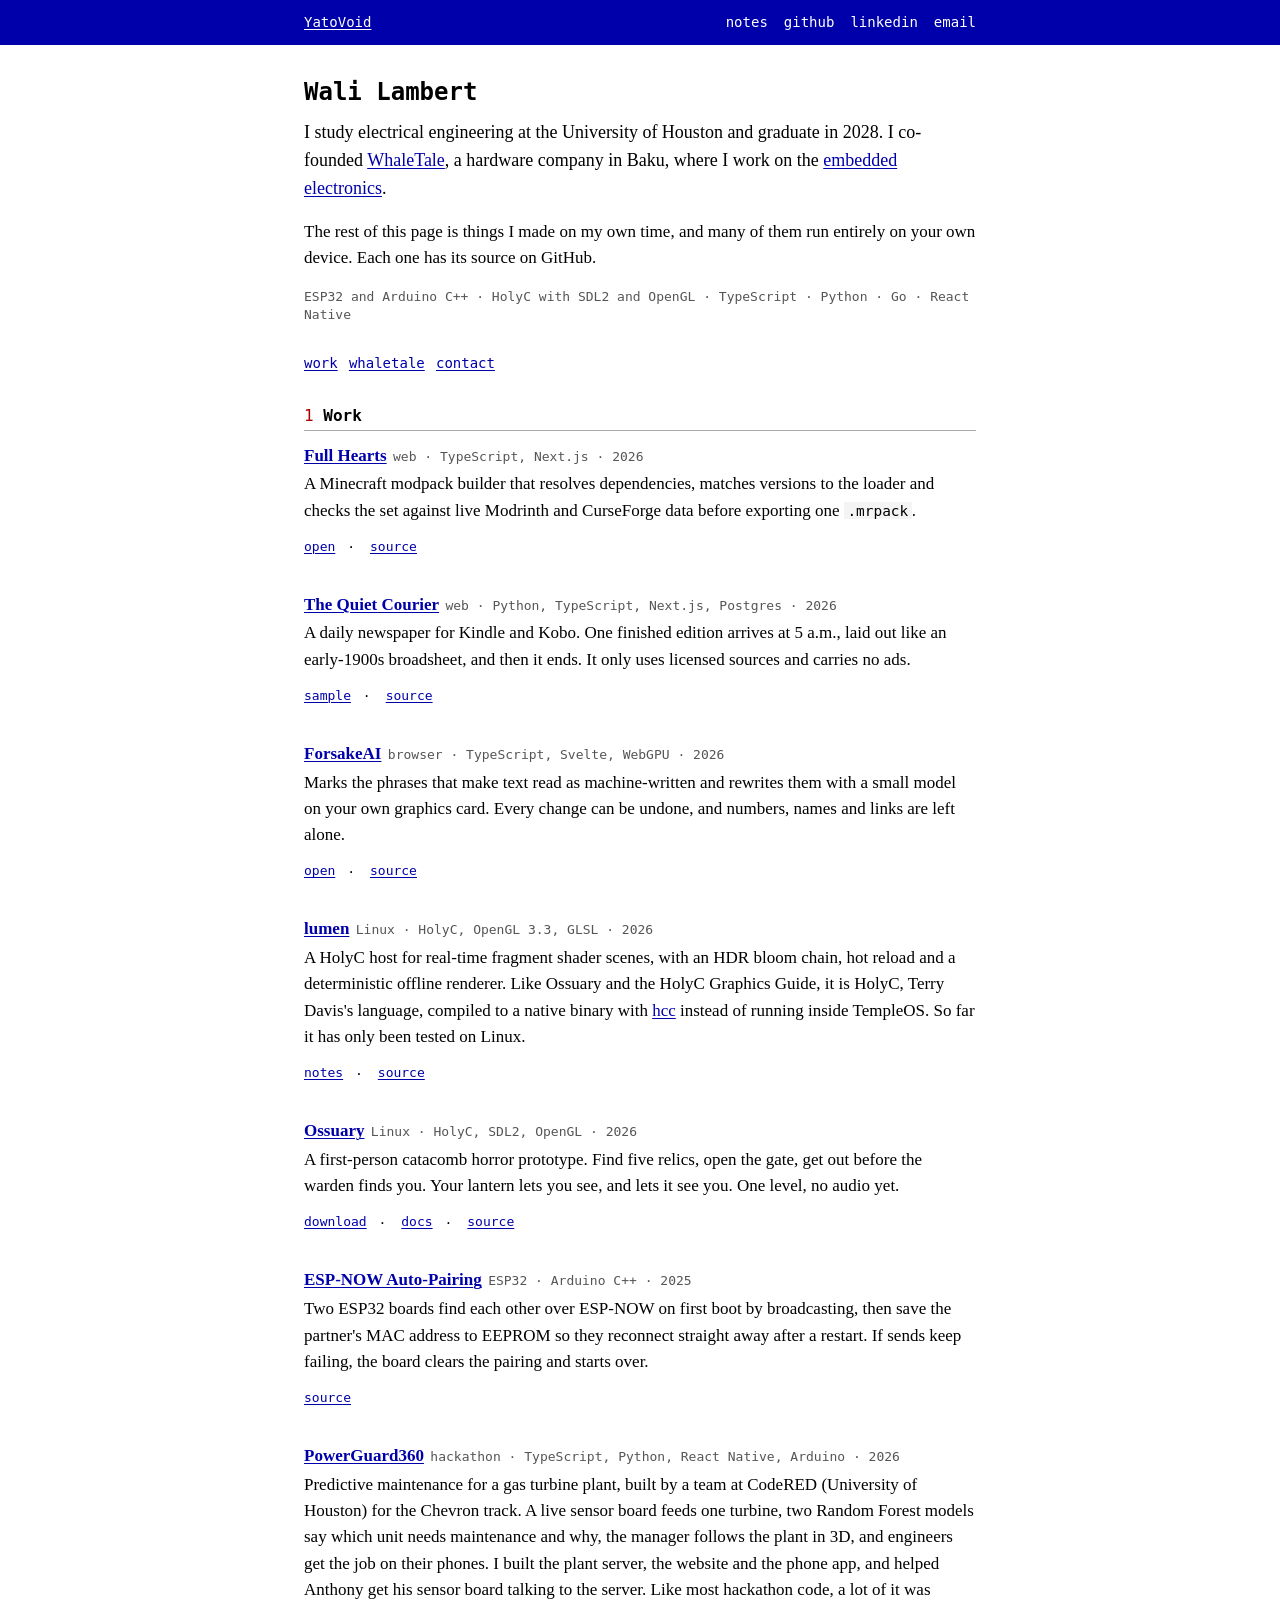
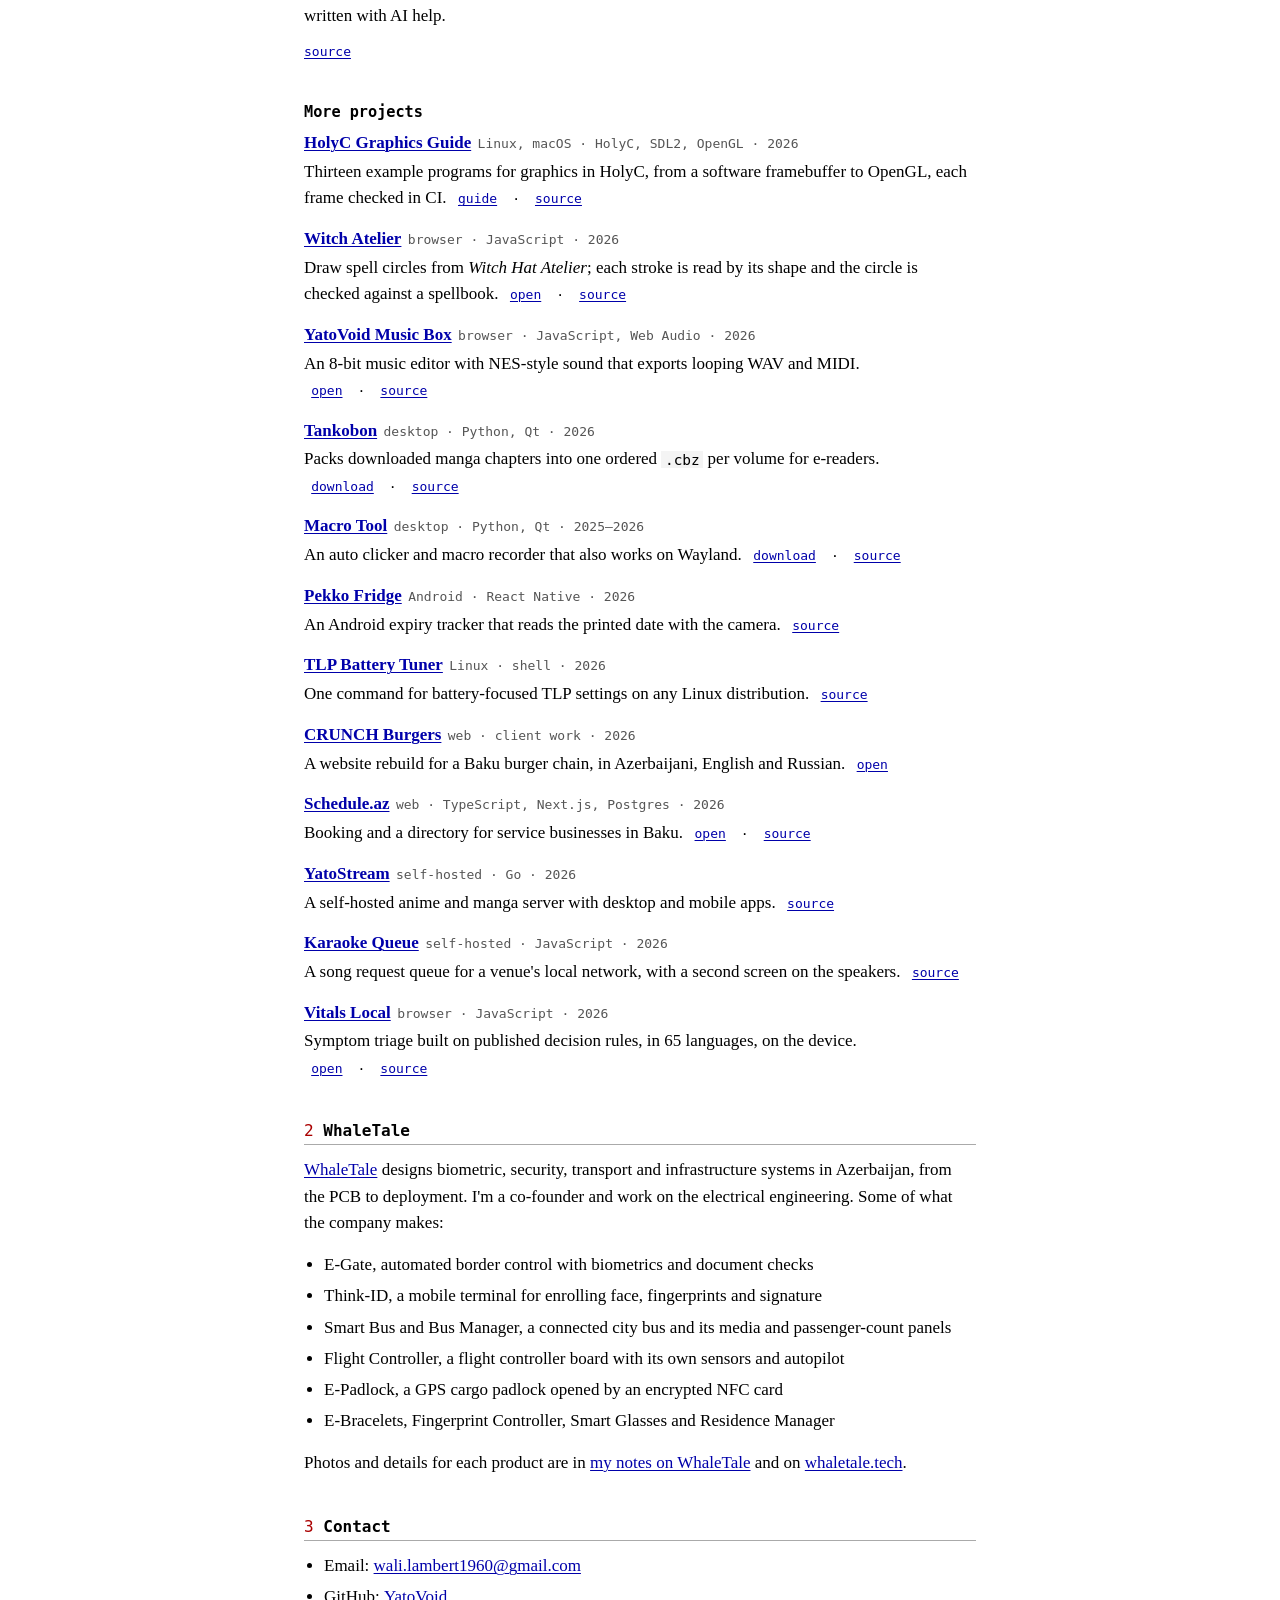
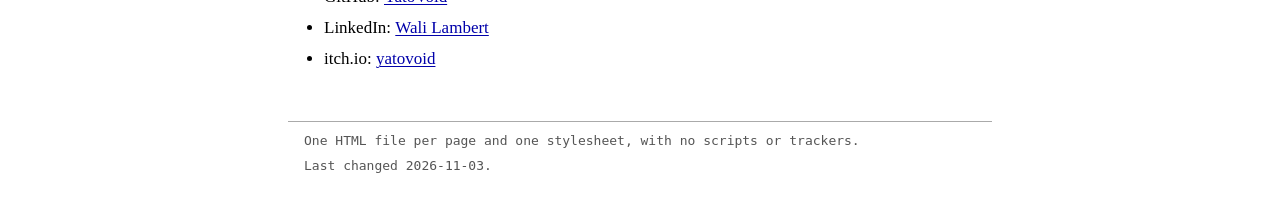
==== commit 315875d4: "Drop PowerGuard360 demo video link" ====
--- a/index.html
+++ b/index.html
@@ -96,7 +96,7 @@
     3D, and engineers get the job on their phones. I built the plant server, the website and
     the phone app, and helped Anthony get his sensor board talking to the server. Like most
     hackathon code, a lot of it was written with AI help.
-    <span class="links"><a href="https://github.com/YatoVoid/PowerGuard360/blob/main/docs/media/demo.mp4">demo video</a> · <a href="https://github.com/YatoVoid/PowerGuard360">source</a></span></p>
+    <span class="links"><a href="https://github.com/YatoVoid/PowerGuard360">source</a></span></p>
   </li>
 </ul>
 
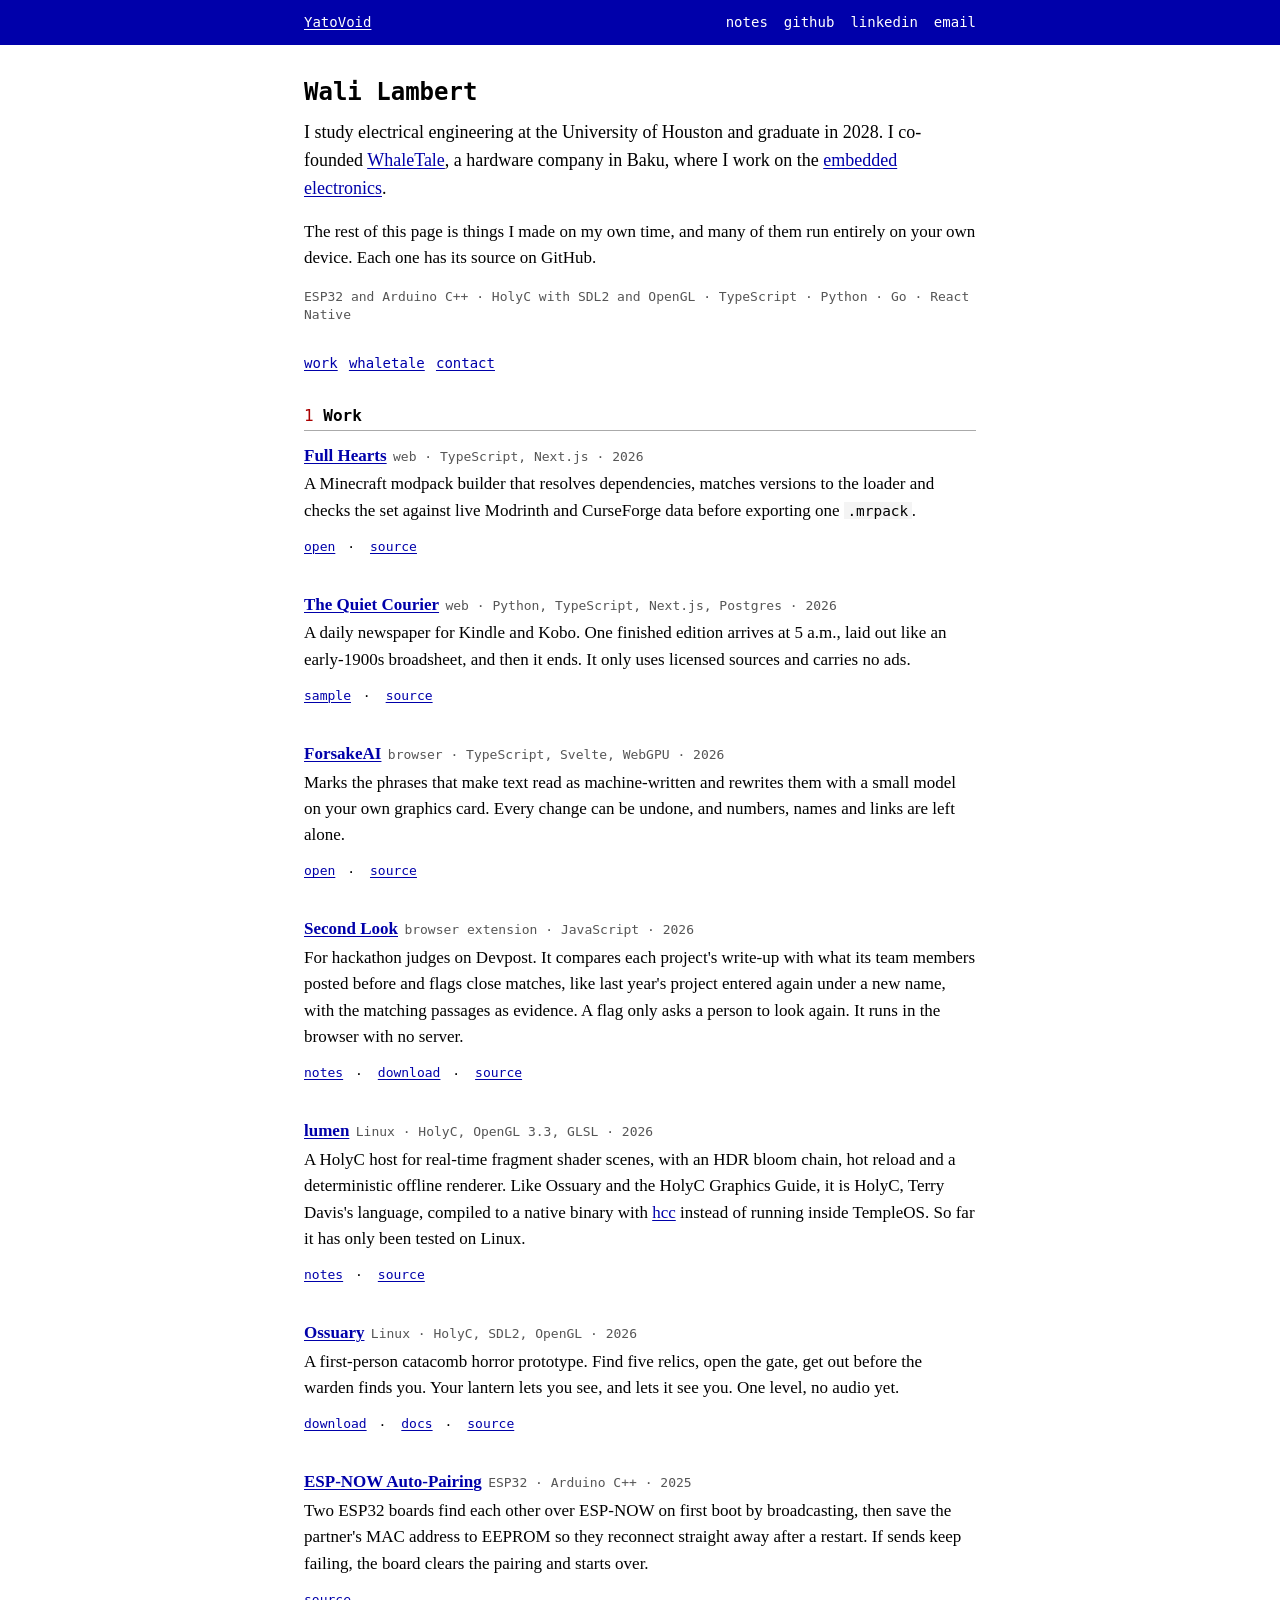
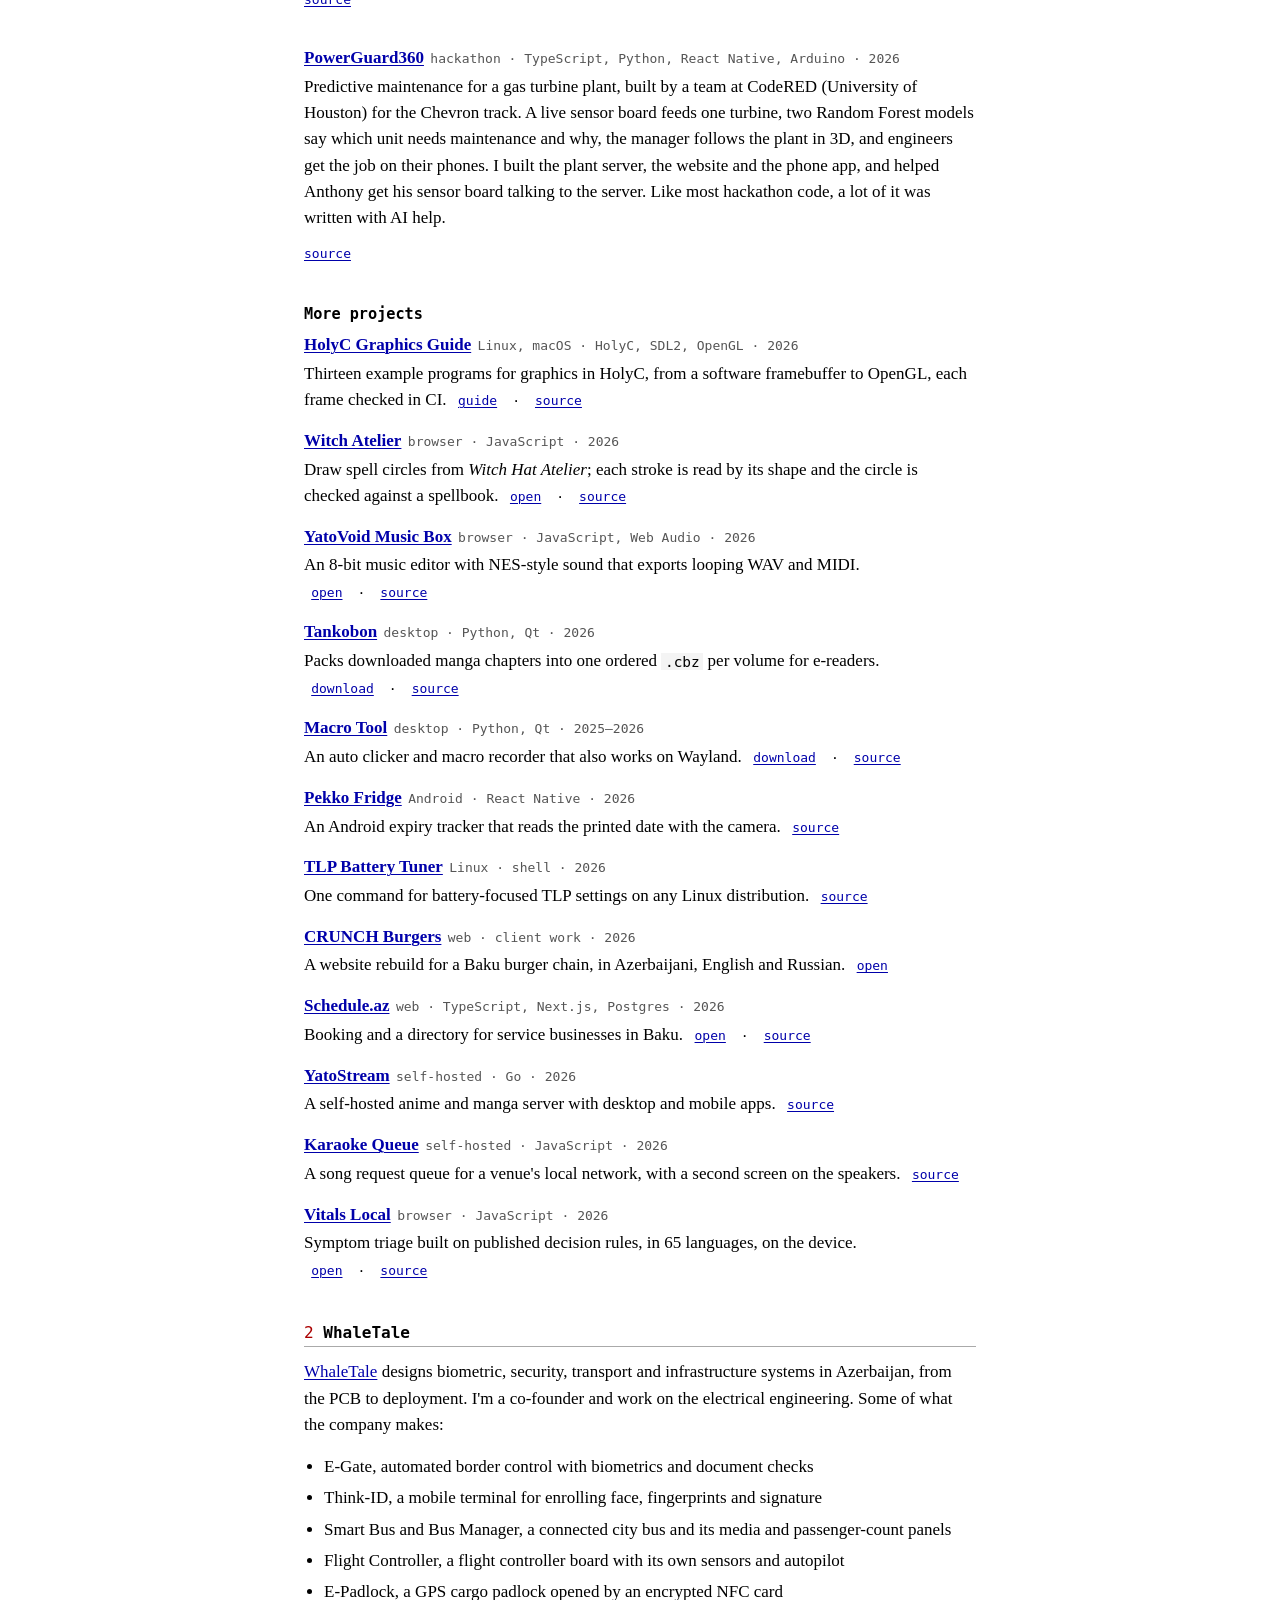
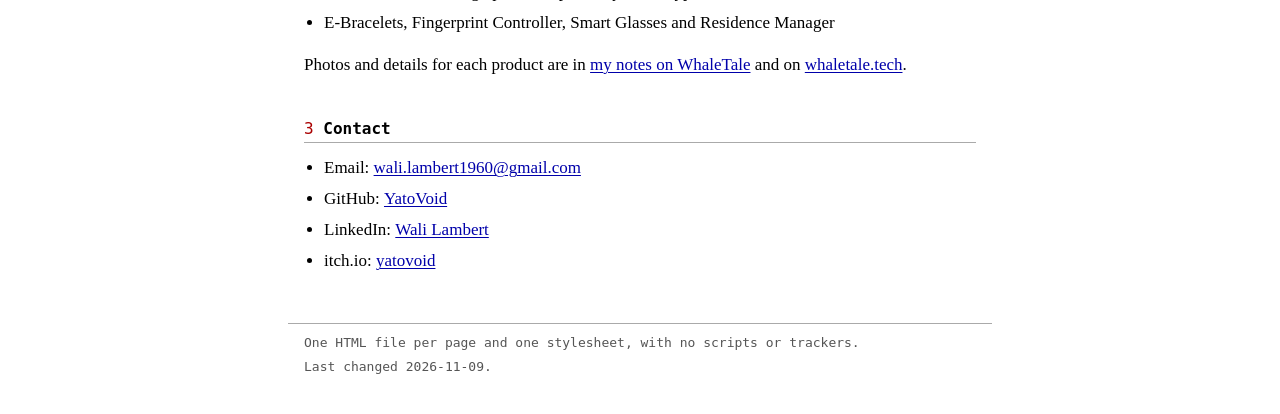
==== commit 4a3919df: "Add Second Look note and project entry" ====
--- a/index.html
+++ b/index.html
@@ -4,7 +4,7 @@
 <meta charset="utf-8">
 <meta name="viewport" content="width=device-width, initial-scale=1">
 <title>Wali Lambert</title>
-<meta name="description" content="Projects by Wali Lambert: browser tools, desktop apps, HolyC graphics, and hardware work at WhaleTale.">
+<meta name="description" content="Projects by Wali Lambert: browser tools and extensions, desktop apps, HolyC graphics, and hardware work at WhaleTale.">
 <link rel="stylesheet" href="style.css">
 </head>
 <body>
@@ -64,6 +64,14 @@
     model on your own graphics card. Every change can be undone, and numbers, names and links
     are left alone.
     <span class="links"><a href="https://yatovoid.github.io/forsakeai/">open</a> · <a href="https://github.com/YatoVoid/forsakeai">source</a></span></p>
+  </li>
+  <li>
+    <a class="name" href="second-look/">Second Look</a><span class="meta">browser extension · JavaScript · 2026</span>
+    <p>For hackathon judges on Devpost. It compares each project's write-up with what its
+    team members posted before and flags close matches, like last year's project entered
+    again under a new name, with the matching passages as evidence. A flag only asks a person
+    to look again. It runs in the browser with no server.
+    <span class="links"><a href="second-look/">notes</a> · <a href="https://github.com/YatoVoid/second-look/releases/latest">download</a> · <a href="https://github.com/YatoVoid/second-look">source</a></span></p>
   </li>
   <li>
     <a class="name" href="lumen/">lumen</a><span class="meta">Linux · HolyC, OpenGL 3.3, GLSL · 2026</span>
@@ -177,7 +185,7 @@
 
 <footer>
   <p>One HTML file per page and one stylesheet, with no scripts or trackers.</p>
-  <p>Last changed 2026-11-03.</p>
+  <p>Last changed 2026-11-09.</p>
 </footer>
 </body>
 </html>
